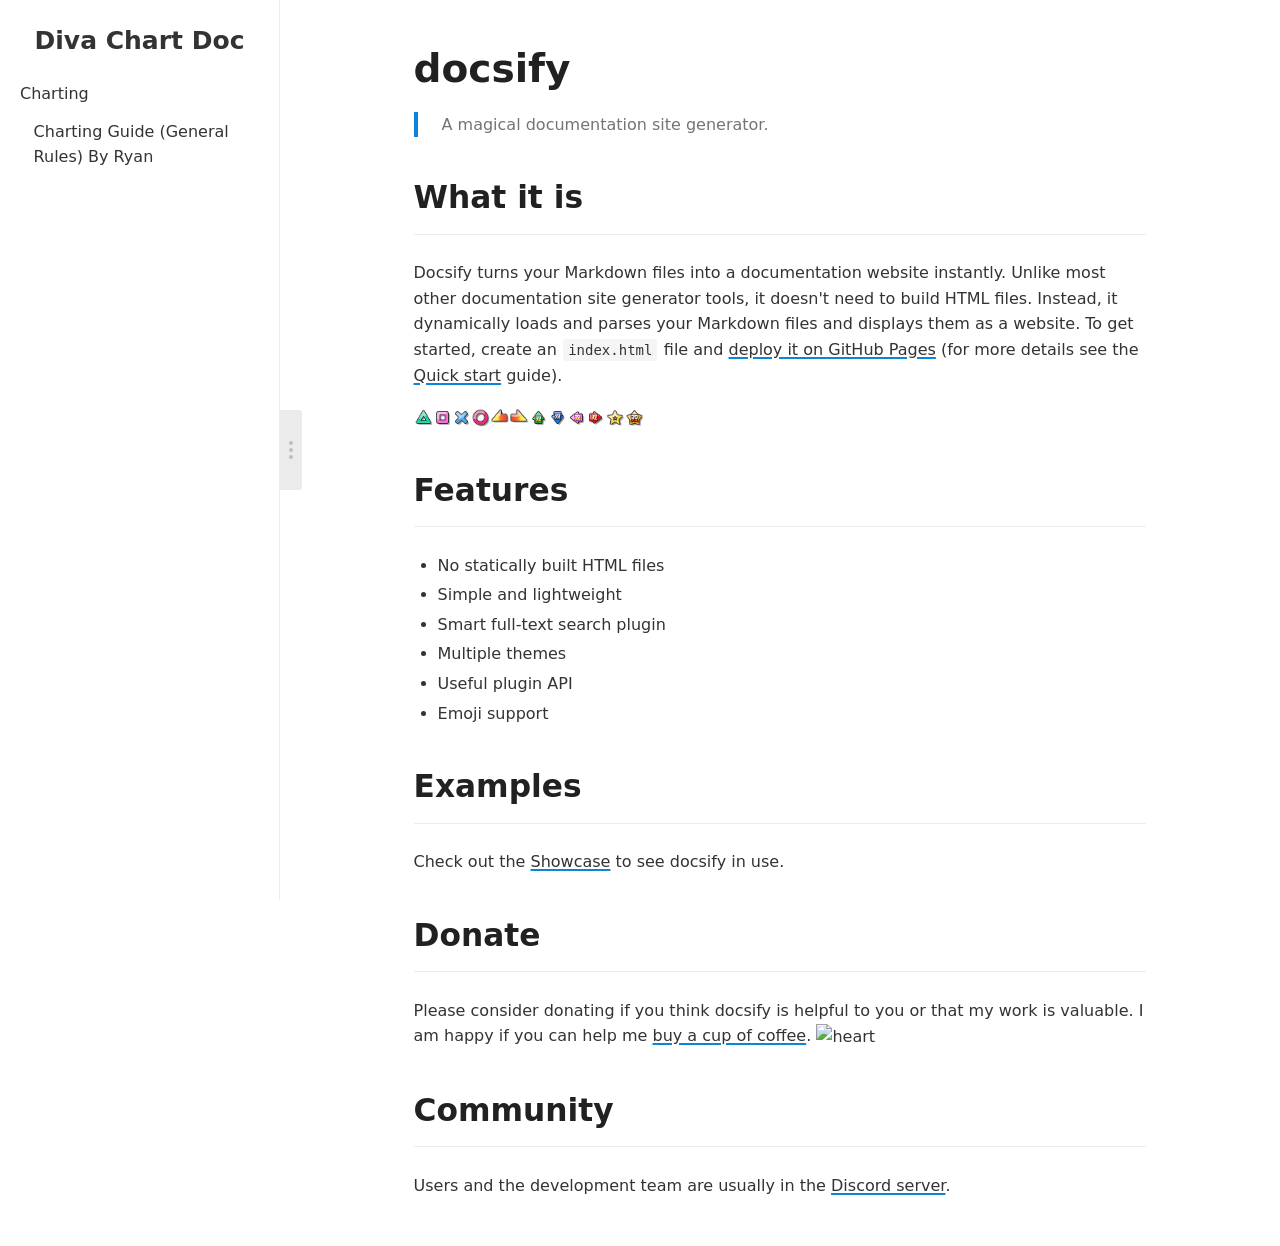
==== index.html @ 8f3cbcea "Add files via upload" ====
<!doctype html>
<html>
  <head>
    <meta charset="utf-8">
    <meta name="viewport" content="width=device-width, initial-scale=1, viewport-fit=cover">

    <!-- Core Theme -->
    <link rel="stylesheet" href="docsify/themes/core.min.css">
  </head>
  <body class="loading">
    <div id="app"></div>

    <!-- Configuration -->
    <script>
      window.$docsify = {
        name:"Diva Chart Doc",
        loadSidebar: true,
        autoHeader: true,
        subMaxLevel: 2,
        basePath: '/docs/',
        //...
      };
    </script>

    <!-- Docsify.js -->
    <script src="docsify/docsify.min.js"></script>

    <!-- Plugins (optional) -->
     <script src="docsify/plugins/zoom-image.min.js"></script>
    <!-- <script src="//cdn.jsdelivr.net/npm/docsify@5/dist/plugins/search.min.js"></script> -->
  </body>
</html>
---- docsify/themes/core.min.css ----
:root{--color-bg:#fff;--color-text:#333;--theme-color:#0b85d7;--color-mono-min:var(--color-bg);--color-mono-1:color-mix(in srgb,var(--color-mono-min),var(--color-mono-max) 5%);--color-mono-2:color-mix(in srgb,var(--color-mono-min),var(--color-mono-max) 10%);--color-mono-3:color-mix(in srgb,var(--color-mono-min),var(--color-mono-max) 20%);--color-mono-4:color-mix(in srgb,var(--color-mono-min),var(--color-mono-max) 32%);--color-mono-5:color-mix(in srgb,var(--color-mono-max),var(--color-mono-min) 50%);--color-mono-6:color-mix(in srgb,var(--color-mono-max),var(--color-mono-min) 32%);--color-mono-7:color-mix(in srgb,var(--color-mono-max),var(--color-mono-min) 20%);--color-mono-8:color-mix(in srgb,var(--color-mono-max),var(--color-mono-min) 10%);--color-mono-9:color-mix(in srgb,var(--color-mono-max),var(--color-mono-min) 5%);--color-mono-max:var(--color-text);--theme-color-1:color-mix(in srgb,var(--theme-color),var(--color-mono-min) 90%);--theme-color-2:color-mix(in srgb,var(--theme-color),var(--color-mono-min) 75%);--theme-color-3:color-mix(in srgb,var(--theme-color),var(--color-mono-min) 55%);--theme-color-4:color-mix(in srgb,var(--theme-color),var(--color-mono-min) 30%);--theme-color-5:color-mix(in srgb,var(--theme-color),var(--color-mono-max) 30%);--theme-color-6:color-mix(in srgb,var(--theme-color),var(--color-mono-max) 55%);--theme-color-7:color-mix(in srgb,var(--theme-color),var(--color-mono-max) 75%);--theme-color-8:color-mix(in srgb,var(--theme-color),var(--color-mono-max) 90%);--font-family:system-ui,sans-serif;--font-family-emoji:"Apple Color Emoji","Segoe UI Emoji","Segoe UI Symbol","Noto Color Emoji";--font-family-mono:ui-monospace,"Cascadia Code","Source Code Pro",Menlo,Consolas,"DejaVu Sans Mono",monospace;--font-size:16px;--font-size-xxxl:calc(var(--font-size-xxl)*var(--modular-scale));--font-size-xxl:calc(var(--font-size-xl)*var(--modular-scale));--font-size-xl:calc(var(--font-size-l)*var(--modular-scale));--font-size-l:calc(1rem*var(--modular-scale));--font-size-m:var(--font-size);--font-size-s:max(13px,calc(var(--font-size-m)/var(--modular-scale)));--font-size-xs:max(11px,calc(var(--font-size-s)/var(--modular-scale)));--font-size-emoji:1.2em;--font-size-mono:0.875rem;--font-weight:350;--font-weight-mono:var(--font-weight);--line-height:1.6;--modular-scale:1.250;--border-color:var(--color-mono-2);--border-radius:3px;--duration-slow:500ms;--duration-medium:250ms;--duration-fast:150ms;--margin-block:1rem;--scroll-padding-top:var(--margin-block);--content-margin-inline:45px;--content-max-width:72ch;--cover-bg:unset;--cover-bg-brightness:1;--cover-bg-overlay:radial-gradient(transparent 60%,rgba(0,0,0,.1));--cover-color: ;--cover-title-color:var(--strong-color);--cover-title-font:var(--font-size-xxxl) var(--font-family);--blockquote-bg: ;--blockquote-border-color:var(--theme-color);--blockquote-border-radius:0;--blockquote-border-width:0 0 0 4px;--blockquote-color:var(--color-mono-6);--blockquote-padding:0 0 0 1.5em;--button-bg:var(--theme-color);--button-border-radius:100vh;--button-color:#fff;--button-padding:0.3em 1.25em 0.315em 1.25em;--callout-bg:var(--color-mono-1);--callout-border-color: ;--callout-border-radius:var(--border-radius);--callout-border-width:1px;--callout-charm-bg: ;--callout-charm-border-radius:100vh;--callout-charm-color:#fff;--callout-charm-content:"";--callout-charm-font-size:16px;--callout-charm-inset:1em auto auto 15px;--callout-charm-size:26px;--callout-charm-translate:0;--callout-color: ;--callout-padding:1em 1em 1em calc(25px + var(--callout-charm-size));--code-bg:var(--color-mono-1);--code-color: ;--codeblock-bg:var(--code-bg);--codeblock-color:var(--code-color);--codeblock-comment:#6e8090;--codeblock-function:#dd4a68;--codeblock-important:#c94922;--codeblock-keyword:#07a;--codeblock-operator:#a67f59;--codeblock-property:#c08b30;--codeblock-punctuation:#999;--codeblock-selector:#690;--codeblock-tag:#905;--codeblock-variable:#e90;--form-element-bg:var(--color-mono-1);--form-element-border-color:var(--color-mono-3);--form-element-border-radius:var(--border-radius);--form-element-color: ;--heading-color:var(--strong-color);--heading-font-weight:600;--heading-line-height:calc(2ex + 5px);--kbd-bg:var(--color-mono-1);--kbd-border:1px solid var(--color-mono-3);--kbd-border-radius:4px;--kbd-color:var(--color-mono-5);--kbd-alt-bg:var(--color-mono-1);--kbd-alt-border:none;--kbd-alt-border-radius:var(--kbd-border-radius);--kbd-alt-box-shadow:0 2px 0 1px var(--color-mono-3);--kbd-alt-color:var(--kbd-color);--link-color: ;--link-color-hover:var(--theme-color);--link-underline-color:var(--theme-color);--link-underline-color-hover:var(--link-underline-color);--link-underline-thickness:2px;--link-underline-thickness-hover:var(--link-underline-thickness);--mark-bg:#fef08a;--mark-color: ;--strong-color:color-mix(in srgb,var(--color-text),#000 35%);--strong-font-weight:600;--table-row-alt-bg:var(--color-mono-1);--navbar-font-size:var(--font-size);--navbar-height:4em;--navbar-link-color: ;--navbar-link-color-active:var(--theme-color);--navbar-drop-link-spacing:0.5em;--sidebar-bg:var(--color-bg);--sidebar-border-color:var(--border-color);--sidebar-color: ;--sidebar-font-size:var(--font-size);--sidebar-group-border: ;--sidebar-group-spacing: ;--sidebar-group-title-border: ;--sidebar-group-title-color:var(--strong-color);--sidebar-group-title-font-size: ;--sidebar-group-title-font-weight:var(--strong-font-weight);--sidebar-group-title-spacing: ;--sidebar-link-color:var(--color-text);--sidebar-link-color-active:var(--theme-color);--sidebar-link-spacing:0.75em;--sidebar-name-color:var(--strong-color);--sidebar-name-font-family:var(--font-family);--sidebar-name-font-size:var(--font-size-xl);--sidebar-name-font-weight:var(--strong-font-weight);--sidebar-name-margin:1.5rem 20px;--sidebar-pagelink-bg: ;--sidebar-pagelink-bg-collapsed: ;--sidebar-pagelink-bg-empty: ;--sidebar-pagelink-bg-expanded: ;--sidebar-toggle-alignment:center;--sidebar-toggle-bg:var(--color-mono-2);--sidebar-toggle-bg-hover:var(--button-bg);--sidebar-toggle-color:var(--color-mono-4);--sidebar-toggle-color-hover:var(--button-color);--sidebar-toggle-height:80px;--sidebar-toggle-margin-block:20px;--sidebar-toggle-width:22px;--sidebar-width:280px}.callout.caution{--callout-bg:#fef2f2;--callout-border-color:#fecaca;--callout-charm-bg:#ef4444 center no-repeat url('data:image/svg+xml;charset=utf-8,<svg xmlns="http://www.w3.org/2000/svg" width="13" height="13" fill="%23fff" viewBox="0 0 16 16"><path d="M10 14c0 1.1-.9 2-2 2s-2-.9-2-2 .9-2 2-2 2 .9 2 2M10 1.6c0-.4-.2-.7-.4-.9C9.2.3 8.6 0 8 0S6.8.2 6.5.6c-.3.3-.5.6-.5 1v.3l.8 7.7c.1.3.2.5.4.6.2.2.5.3.8.3s.6-.1.8-.2c.2-.2.3-.4.4-.7l.8-7.7z"/></svg>')}.callout.important{--callout-bg:#f5f3ff;--callout-border-color:#ddd6fe;--callout-charm-bg:#8b5cf6 center no-repeat url('data:image/svg+xml;charset=utf-8,<svg xmlns="http://www.w3.org/2000/svg" width="16" height="16" fill="%23fff" viewBox="0 0 16 16"><path d="M8 .25a.75.75 0 0 1 .673.418l1.882 3.815 4.21.612a.75.75 0 0 1 .416 1.279l-3.046 2.97.719 4.192a.751.751 0 0 1-1.088.791L8 12.347l-3.766 1.98a.75.75 0 0 1-1.088-.79l.72-4.194L.818 6.374a.75.75 0 0 1 .416-1.28l4.21-.611L7.327.668A.75.75 0 0 1 8 .25m0 2.445L6.615 5.5a.75.75 0 0 1-.564.41l-3.097.45 2.24 2.184a.75.75 0 0 1 .216.664l-.528 3.084 2.769-1.456a.75.75 0 0 1 .698 0l2.77 1.456-.53-3.084a.75.75 0 0 1 .216-.664l2.24-2.183-3.096-.45a.75.75 0 0 1-.564-.41z"/></svg>')}.callout.note{--callout-bg:var(--theme-color-1);--callout-border-color:var(--theme-color-2);--callout-charm-bg:var(--theme-color) center no-repeat url('data:image/svg+xml;charset=utf-8,<svg xmlns="http://www.w3.org/2000/svg" width="14" height="14" fill="%23fff" viewBox="0 0 16 16"><path d="M9.1 0c1.1 0 1.6.7 1.6 1.6 0 1-.9 2-2.1 2C7.6 3.6 7 3 7 2c0-.9.7-2 2.1-2M5.8 16c-.8 0-1.4-.5-.8-2.8l.9-4.1q.3-.9 0-.9c-.2 0-1.3.4-2 .9l-.4-.7c2.1-1.8 4.4-2.8 5.4-2.8.9 0 1 1 .6 2.6l-1.1 4.3c-.2.7-.1 1 .1 1s1.1-.3 1.9-1l.5.7c-2 2-4.2 2.8-5.1 2.8"/></svg>')}.callout.tip{--callout-bg:#f0fdfa;--callout-border-color:#99f6e4;--callout-charm-bg:#14b8a6 center no-repeat url('data:image/svg+xml;charset=utf-8,<svg xmlns="http://www.w3.org/2000/svg" width="14" height="14" fill="%23fff" viewBox="0 0 16 16"><path d="M8 1.5c-2.363 0-4 1.69-4 3.75 0 .984.424 1.625.984 2.304l.214.253c.223.264.47.556.673.848.284.411.537.896.621 1.49a.75.75 0 0 1-1.484.211c-.04-.282-.163-.547-.37-.847a9 9 0 0 0-.542-.68q-.126-.149-.268-.32C3.201 7.75 2.5 6.766 2.5 5.25 2.5 2.31 4.863 0 8 0s5.5 2.31 5.5 5.25c0 1.516-.701 2.5-1.328 3.259q-.142.172-.268.319c-.207.245-.383.453-.541.681-.208.3-.33.565-.37.847a.751.751 0 0 1-1.485-.212c.084-.593.337-1.078.621-1.489.203-.292.45-.584.673-.848q.113-.133.213-.253c.561-.679.985-1.32.985-2.304 0-2.06-1.637-3.75-4-3.75M5.75 12h4.5a.75.75 0 0 1 0 1.5h-4.5a.75.75 0 0 1 0-1.5M6 15.25a.75.75 0 0 1 .75-.75h2.5a.75.75 0 0 1 0 1.5h-2.5a.75.75 0 0 1-.75-.75"/></svg>')}.callout.warning{--callout-bg:#fffbeb;--callout-border-color:#fde68a;--callout-charm-bg:#fcd34d center no-repeat url('data:image/svg+xml;charset=utf-8,<svg xmlns="http://www.w3.org/2000/svg" width="13" height="13" fill="%23a16207" viewBox="0 0 16 16"><path d="M10 14c0 1.1-.9 2-2 2s-2-.9-2-2 .9-2 2-2 2 .9 2 2M10 1.6c0-.4-.2-.7-.4-.9C9.2.3 8.6 0 8 0S6.8.2 6.5.6c-.3.3-.5.6-.5 1v.3l.8 7.7c.1.3.2.5.4.6.2.2.5.3.8.3s.6-.1.8-.2c.2-.2.3-.4.4-.7l.8-7.7z"/></svg>')}:root{--z-skip-to-content:2147483647;--z-progress:2147483637;--z-sidebar:60;--z-sidebar-toggle:50;--z-main-overlay:40;--z-github-corner:30;--z-app-nav:20;--z-cover:10}*,:after,:before{border:0;box-sizing:border-box;font:inherit;-webkit-text-size-adjust:none;text-size-adjust:none}body,html{height:100vh}html{background:var(--color-bg);color:var(--color-text);font-family:var(--font-family);font-feature-settings:"liga" 1,"calt" 1;font-optical-sizing:auto;font-size:var(--font-size);font-weight:var(--font-weight);line-height:var(--line-height);scroll-padding-top:var(--scroll-padding-top)}body{margin:0;overflow-x:hidden}body:not(.ready){overflow:hidden}body:not(.ready) .app-nav,body:not(.ready) [data-cloak],body:not(.ready)>nav{display:none}body.loading:before{position:fixed}body.loading:has(:where(#main,.cover-main):not(:empty)):before{display:none}[tabindex="-1"]:focus{outline:none!important}small,sub,sup{display:inline-block;font-size:var(--font-size-s)}a{color:var(--link-color)}a:not(.button){text-decoration-color:var(--link-underline-color);text-decoration-line:underline;text-decoration-style:solid;text-decoration-thickness:var(--link-underline-thickness);text-underline-offset:2px}a:not(.button):hover{color:var(--link-color-hover);text-decoration-color:var(--link-underline-color-hover);text-decoration-thickness:var(--link-underline-thickness-hover)}h1,h2,h3,h4,h5,h6{line-height:var(--heading-line-height);margin:0}hr{border:none;border-bottom:1px solid var(--border-color);margin-block:1em}ins{text-decoration:underline}kbd{background:var(--kbd-bg);border:var(--kbd-border);border-radius:var(--kbd-border-radius);color:var(--kbd-color);display:inline-block;font-size:var(--font-size-s);line-height:1;min-width:2em;padding:.3em .5em;text-align:center;white-space:nowrap}mark{background:var(--mark-bg);border-radius:1px;color:var(--mark-color);padding-inline:1px}strong{color:var(--strong-color);font-weight:var(--strong-font-weight)}summary{cursor:pointer}summary>*{display:inline}:disabled{cursor:not-allowed}a.button,button[type],input.button,input:is([type=button],[type=reset],[type=submit]){background:var(--color-mono-2);border:2px solid var(--color-mono-2);box-shadow:0 0 0 3px transparent;color:var(--color-text);cursor:pointer;display:inline-block;margin-block:.35em;transition:outline-color var(--duration-fast);vertical-align:middle}:is(a.button,button[type],input.button,input:is([type=button],[type=reset],[type=submit])):not(:focus-visible){outline-color:transparent}:is(a.button,button[type],input.button,input:is([type=button],[type=reset],[type=submit])):hover{outline:3px solid var(--theme-color-3);outline-offset:1px}:is(a.button,button[type],input.button,input:is([type=button],[type=reset],[type=submit]))+:is(a.button,button[type],input.button,input:is([type=button],[type=reset],[type=submit])){margin-left:.25em}.primary:is(a.button,button[type],input.button,input:is([type=button],[type=reset],[type=submit])),.secondary:is(a.button,button[type],input.button,input:is([type=button],[type=reset],[type=submit])){border-color:var(--button-bg)}.primary:is(a.button,button[type],input.button,input:is([type=button],[type=reset],[type=submit])){background:var(--button-bg);color:var(--button-color)}.secondary:is(a.button,button[type],input.button,input:is([type=button],[type=reset],[type=submit])){background:transparent;color:var(--button-bg)}a.button,button[type],input:where([type=button],[type=reset],[type=submit]){border-radius:var(--button-border-radius);padding:var(--button-padding);text-decoration:none}:is(button[type],input.button,input:where([type=button],[type=reset],[type=submit])):disabled{filter:grayscale(100%);opacity:.6;pointer-events:none}button:not([type]){color:inherit}.emoji:where(img){height:1.2em;vertical-align:middle}.emoji:where(span){font-family:var(--font-family-emoji);font-size:var(--font-size-emoji);vertical-align:middle}:is(fieldset,input:not([type=checkbox]),optgroup,option,select,textarea):disabled{opacity:.6}fieldset,input,select,textarea{border-radius:var(--form-element-border-radius);max-width:100%}input,select,textarea{background:var(--form-element-bg);border:1px solid var(--form-element-border-color);color:var(--form-element-color);padding:.25em .5em}input,label,select{vertical-align:middle}fieldset{border:1px solid var(--color-mono-2);padding:1em}fieldset>:first-child,fieldset>legend+*{margin-top:0}fieldset>:last-child{margin-bottom:0}input:where([type=checkbox],[type=radio]){--_size:1.1em;appearance:none;display:inline-block;height:var(--_size);margin:0;padding:0;position:relative;top:-.1em;width:var(--_size)}input.toggle:where([type=checkbox],[type=radio]){--_inset:2px;--_handle-size:calc(var(--_size) - var(--_inset)*2);border-radius:100vh;height:calc(var(--_size) + 2px);width:calc(var(--_size)*1.9)}input.toggle:where([type=checkbox],[type=radio]):after,input.toggle:where([type=checkbox],[type=radio]):before{all:unset}input.toggle:where([type=checkbox],[type=radio]):before{background:var(--color-mono-3);border-radius:100vh;content:"";display:inline-block;height:var(--_handle-size);left:var(--_inset);position:absolute;top:var(--_inset);transition:all var(--duration-fast);width:var(--_handle-size)}input.toggle:where([type=checkbox],[type=radio]):checked{background:var(--theme-color);border-color:var(--theme-color)}input.toggle:where([type=checkbox],[type=radio]):checked:before{background:var(--color-bg);left:calc(100% - var(--_handle-size) - var(--_inset))}label input:where([type=checkbox],[type=radio]){margin-right:.25em}input:where([type=checkbox]):not(.toggle){border-radius:min(var(--form-element-border-radius),3px)}input:where([type=checkbox]):not(.toggle):before{border-bottom:2px solid transparent;border-right:2px solid transparent;content:"";display:inline-block;height:.7em;left:50%;position:absolute;rotate:40deg;top:43%;translate:-50% -50%;width:.4em}input:where([type=checkbox]):not(.toggle):checked{background:var(--theme-color);border-color:var(--theme-color)}input:where([type=checkbox]):not(.toggle):checked:before{border-color:var(--color-bg)}input:where([type=radio]):not(.toggle){border-radius:100vh}input:where([type=radio]):not(.toggle):checked{border-color:var(--theme-color);box-shadow:inset 0 0 0 .25em var(--theme-color)}label{display:inline-block}select{appearance:none;background-image:url("data:image/svg+xml;charset=utf-8,%3Csvg xmlns='http://www.w3.org/2000/svg' viewBox='0 0 4.95 10'%3E%3Cpath d='m1.41 4.67 1.07-1.49 1.06 1.49zM3.54 5.33 2.48 6.82 1.41 5.33z' opacity='.5'/%3E%3C/svg%3E");background-position:right 2px center;background-repeat:no-repeat;font-weight:400;padding-right:20px}@media screen and (prefers-color-scheme:dark){select{background-image:url("data:image/svg+xml;charset=utf-8,%3Csvg xmlns='http://www.w3.org/2000/svg' viewBox='0 0 4.95 10'%3E%3Cpath fill='%23fff' d='m1.41 4.67 1.07-1.49 1.06 1.49zM3.54 5.33 2.48 6.82 1.41 5.33z' opacity='.4'/%3E%3C/svg%3E")}}body>.progress{background:var(--theme-color);height:2px;inset:0 0 auto 0;position:fixed;transition:width var(--duration-medium) ease,opacity calc(var(--duration-medium)*2);width:0;z-index:var(--z-progress)}main{display:block;min-height:100vh;position:relative;width:100vw}main:before{background:transparent;bottom:0;content:"";position:fixed;top:0;transition:width 0s var(--duration-medium),background var(--duration-medium);width:0;z-index:var(--z-main-overlay)}main.hidden{display:none}main>.content{inset:0;position:absolute;transition:left var(--duration-medium) ease}body:has(.sidebar.show) :is(main>.content){left:var(--sidebar-width)}body:not:has(.sidebar) :is(main>.content){position:static}.github-corner{border-bottom:0;position:absolute;right:0;text-decoration:none;top:0;z-index:var(--z-github-corner)}.github-corner:hover .octo-arm{animation:github-corner .56s ease-in-out}.github-corner svg{color:var(--color-bg);height:var(--navbar-height);width:var(--navbar-height);fill:var(--theme-color)}@keyframes github-corner{0%,to{rotate:0}20%,60%{rotate:-25deg}40%,80%{rotate:10deg}}.loading:empty,.loading:not(:empty):before{--_gradient:no-repeat radial-gradient(farthest-side,var(--theme-color) 92%,#0000);animation:loading 1s infinite;aspect-ratio:1;background:var(--_gradient) top,var(--_gradient) left,var(--_gradient) right,var(--_gradient) bottom;background-size:10px 10px;content:"";display:block;width:36px}.loading:not(:empty):before{left:50%;position:absolute;top:50%;translate:-50% -50%;z-index:1}@keyframes loading{to{rotate:.5turn}}#app{align-items:center;display:flex;gap:.75em;height:100vh;justify-content:center;padding-inline:50px}#skip-to-content{left:50%;opacity:0;position:fixed;top:0;transition-delay:var(--duration-medium),0s;transition-duration:0s,var(--duration-medium);transition-property:opacity,translate;transition-timing-function:ease;translate:-50% -100%;z-index:var(--z-skip-to-content)}#skip-to-content:focus{opacity:1;transition-delay:0s,0s;transition-duration:0s,var(--duration-medium);translate:-50% .75rem}.cover{align-items:center;background:var(--cover-bg);color:var(--cover-color);display:none;min-height:100vh;position:relative;width:100%;z-index:var(--z-cover)}.cover:before{-webkit-backdrop-filter:brightness(var(--cover-bg-brightness));backdrop-filter:brightness(var(--cover-bg-brightness));background:var(--cover-bg-overlay);content:"";inset:0 0 0 0;position:absolute}.cover.show{display:flex}.cover a:not(.anchor){text-decoration-color:var(--theme-color)}.cover blockquote{font-size:var(--font-size-xl);line-height:var(--heading-line-height);text-align:center}:is(.cover blockquote),:is(.cover blockquote)>p{margin-block:1rem}.cover h1{color:var(--cover-title-color);font:var(--cover-title-font);position:relative}:is(:is(.cover h1) a),:is(:is(.cover h1) a):hover{text-decoration-color:transparent}:is(.cover h1) a{color:var(--cover-title-color)}:is(.cover h1) small{bottom:0;font-weight:var(--font-weight);position:absolute}.cover ul{list-style-type:none;margin-bottom:1.5rem;padding:0}.cover-main{flex:1;margin:5vh var(--content-margin-inline);position:relative;text-align:center;z-index:1}.app-nav{align-items:center;display:flex;gap:1em;height:var(--navbar-height);justify-content:end;left:0;padding-inline:var(--content-margin-inline);position:absolute;right:0;top:0;transition:left var(--duration-medium) ease;z-index:var(--z-app-nav)}.app-nav:has(~.github-corner){padding-inline-end:calc(var(--navbar-height) + 1em)}body:where(:has(.sidebar.show)) .app-nav{left:var(--sidebar-width)}.app-nav a{color:var(--navbar-link-color);text-decoration-color:transparent}:is(.app-nav a):hover{text-decoration-color:var(--navbar-link-color-active);translate:0}.active :is(.app-nav a){color:var(--navbar-link-color-active)}.app-nav ul{list-style:none;margin:0;padding:0}.app-nav>ul{display:flex;flex-wrap:wrap;gap:0 1em;justify-content:end}.app-nav li{cursor:pointer;display:inline-block;position:relative;white-space:nowrap}:is(.app-nav li) ul{background:var(--color-bg);border:1px solid var(--border-color);border-radius:var(--border-radius);max-height:calc(100vh - 61px);overflow-y:auto;padding:1em;position:absolute;right:50%;top:-9999vh;translate:50% 0;z-index:1}li:last-child :is(:is(.app-nav li) ul){right:calc(0px - var(--content-margin-inline)/2);translate:0}:is(.app-nav li) li{display:block;margin-block:var(--navbar-drop-link-spacing)}:is(:is(.app-nav li) li):first-child{margin-top:0}:is(:is(.app-nav li) li):last-child{margin-bottom:0}:is(:is(.app-nav li) li) a{align-items:center;display:flex;gap:.25em;margin:0}:is(:is(:is(.app-nav li) li) a):hover{color:var(--navbar-link-color-active)}:is(:is(.app-nav li):focus-within,:is(.app-nav li):hover) ul{top:100%}.app-nav p{margin:0}.app-nav>:where(a,p),.app-nav>ul>li>:where(a,p){white-space:nowrap}.app-nav-merged{display:none}:root{--_sidebar-inset:20px;--_sidebar-list-inset:0.85em;--_sidebar-scrollbar-width:10px}@supports (scrollbar-width:auto){:root{--_sidebar-scrollbar-width:4px}}:is(.app-nav-merged,.sidebar-nav)>*{margin-inline:var(--_sidebar-inset)}:is(:is(.app-nav-merged,.sidebar-nav)>*):first-child{margin-top:0}:is(.app-nav-merged,.sidebar-nav)>hr{margin-inline:0}:is(.app-nav-merged,.sidebar-nav) ul{list-style:none;margin:0;padding:0}:is(:is(.app-nav-merged,.sidebar-nav)>ul)>*{margin-left:var(--_sidebar-inset)}:is(:is(.app-nav-merged,.sidebar-nav)>ul) ul{padding-left:var(--_sidebar-list-inset)}.group:is(:is(:is(.app-nav-merged,.sidebar-nav)>ul)>li){border-top:var(--sidebar-group-border);padding-top:var(--sidebar-group-spacing)}.group:is(:is(:is(.app-nav-merged,.sidebar-nav)>ul)>li):has(+:not(.group)),.group:is(:is(:is(.app-nav-merged,.sidebar-nav)>ul)>li):last-child{border-bottom:var(--sidebar-group-border)}:is(.app-nav-merged,.sidebar-nav) li{margin-block:var(--sidebar-link-spacing)}:is(:is(.app-nav-merged,.sidebar-nav) li)>p{margin:0}.group-title:is(:is(:is(.app-nav-merged,.sidebar-nav) li)>p){border-bottom:var(--sidebar-group-title-border);color:var(--sidebar-group-title-color);font-size:var(--sidebar-group-title-font-size);font-weight:var(--sidebar-group-title-font-weight);margin-bottom:var(--sidebar-group-title-spacing);margin-right:var(--_sidebar-inset);padding-bottom:var(--sidebar-group-title-spacing)}:is(:is(.app-nav-merged,.sidebar-nav) li) a{display:block;overflow:hidden;padding-right:var(--_sidebar-inset)}:is(:is(:is(.app-nav-merged,.sidebar-nav) li) a):has(img,svg){align-items:center;display:flex;gap:.25em}.active:is(:is(.app-nav-merged,.sidebar-nav) li)>a{color:var(--sidebar-link-color-active)}.collapse:is(:is(.app-nav-merged,.sidebar-nav) li)>:not(a){display:none}.sidebar{background:var(--sidebar-bg);border-right:1px solid var(--sidebar-border-color);bottom:0;color:var(--sidebar-color);font-size:var(--sidebar-font-size);left:0;overscroll-behavior:contain;position:absolute;top:0;transition:translate var(--duration-medium) ease,visibility var(--duration-medium);translate:calc(0px - var(--sidebar-width));visibility:hidden;width:var(--sidebar-width);z-index:var(--z-sidebar)}@supports (scrollbar-width:auto){.sidebar::-webkit-scrollbar{width:var(--_sidebar-scrollbar-width)}.sidebar::-webkit-scrollbar-thumb{background:transparent;border-radius:var(--_sidebar-scrollbar-width)}.sidebar:hover::-webkit-scrollbar-thumb{background:hsla(0,0%,53%,.4)}.sidebar:hover::-webkit-scrollbar-track{background:hsla(0,0%,53%,.1)}}.sidebar a[href]{color:var(--sidebar-link-color);text-decoration-color:transparent}:is(.sidebar a[href]):hover{text-decoration-color:var(--sidebar-link-color-active);translate:0}.sidebar .app-name{color:var(--sidebar-name-color);font-family:var(--sidebar-name-font-family);font-size:var(--sidebar-name-font-size);font-weight:var(--sidebar-name-font-weight);margin:var(--sidebar-name-margin);text-align:center}:is(.sidebar a.app-name-link) img{display:block;max-width:100%}:is(.sidebar a.app-name-link):hover{color:var(--sidebar-link-color-active);text-decoration-color:transparent}body:has(.sidebar.show) .sidebar{translate:0;visibility:visible}body.sticky .sidebar{overflow-y:auto;position:fixed}:is(.sidebar-nav li) a.page-link{background:var(--sidebar-pagelink-bg);border-radius:var(--border-radius)}.active>:is(:is(.sidebar-nav li) a.page-link),:has(.active)>:is(:is(.sidebar-nav li) a.page-link){background:var(--sidebar-pagelink-bg-expanded)}:is(.active>:is(:is(.sidebar-nav li) a.page-link),:has(.active)>:is(:is(.sidebar-nav li) a.page-link)):only-child{background:var(--sidebar-pagelink-bg-empty)}.collapse>:is(:is(.sidebar-nav li) a.page-link){background:var(--sidebar-pagelink-bg-collapsed)}.sidebar-toggle{align-items:var(--sidebar-toggle-alignment);background:transparent;border:0;bottom:0;cursor:pointer;display:flex;justify-content:start;margin:0;padding:0;position:absolute;top:0;width:var(--sidebar-toggle-width);z-index:var(--z-sidebar-toggle);-webkit-tap-highlight-color:transparent;transition:background var(--duration-medium),translate var(--duration-medium) ease}@media screen and (any-hover){.sidebar-toggle:hover{background:color-mix(in srgb,var(--sidebar-toggle-bg-hover) 10%,transparent)}}body:where(:has(.sidebar.show)) .sidebar-toggle{transition:background 0s,translate var(--duration-medium) ease;translate:var(--sidebar-width)}body.sticky .sidebar-toggle{position:fixed}@media screen and not (any-hover){.sidebar-toggle{width:calc(var(--content-margin-inline) - 10px)}}.sidebar-toggle-button{align-items:center;background:var(--sidebar-toggle-bg);border-radius:0 var(--border-radius) var(--border-radius) 0;color:var(--sidebar-toggle-color);display:flex;flex-direction:column;height:var(--sidebar-toggle-height);justify-content:center;margin-block:var(--sidebar-toggle-margin-block);transition-duration:var(--duration-medium);transition-property:background,translate;width:var(--sidebar-toggle-width)}.sidebar-toggle-button span{--_size:4px;background:currentColor;border-radius:100vh;display:block;height:var(--_size);transition:background var(--duration-medium);width:var(--_size)}:is(.sidebar-toggle-button span):nth-child(2){margin-block:calc(var(--_size) - 1px)}@media screen and (any-hover){.sidebar-toggle-button:hover,body:where(:has(.sidebar-toggle:hover)) .sidebar-toggle-button{background:var(--sidebar-toggle-bg-hover);color:var(--sidebar-toggle-color-hover)}}.markdown-section{margin:var(--content-margin-inline) auto 0 auto;max-width:calc(100% - var(--content-margin-inline)*2);padding-bottom:2rem;position:relative;width:var(--content-max-width)}body:has(.app-nav) .markdown-section{margin-top:calc(var(--navbar-height) + var(--content-margin-inline)/2)}.markdown-section>:first-child{margin-top:0}.markdown-section blockquote,.markdown-section details,.markdown-section figure,.markdown-section form,.markdown-section iframe,.markdown-section ol,.markdown-section output,.markdown-section p,.markdown-section pre,.markdown-section table,.markdown-section ul{margin-block:var(--margin-block)}.anchor:is(.markdown-section a){color:inherit}.anchor:is(.markdown-section a):not(:hover){text-decoration-color:transparent}.anchor:is(.markdown-section a):hover{text-decoration-color:var(--link-underline-color-hover);translate:0 0 0}.markdown-section blockquote{background:var(--blockquote-bg);border:solid var(--blockquote-border-color);border-radius:var(--blockquote-border-radius);border-width:var(--blockquote-border-width);color:var(--blockquote-color);margin-inline:0;overflow:auto;padding:var(--blockquote-padding);position:relative}:is(.markdown-section blockquote)>:first-child{margin-top:0}:is(.markdown-section blockquote)>:last-child{margin-bottom:0}.markdown-section em{font-style:italic}.markdown-section hr{margin-block:2em}.markdown-section iframe{border:1px solid var(--color-mono-2);display:block;max-width:100%;width:100%}.markdown-section img{max-width:100%}.markdown-section kbd{margin-inline:.15em}.alt:is(.markdown-section kbd){background:var(--kbd-alt-bg);border:var(--kbd-alt-border);border-radius:var(--kbd-alt-border-radius);box-shadow:var(--kbd-alt-box-shadow);color:var(--kbd-alt-color);font-size:var(--font-size-m);padding:.5em}.markdown-section .callout{background:var(--callout-bg);border:solid var(--callout-border-color);border-radius:var(--callout-border-radius);border-width:var(--callout-border-width);color:var(--callout-color);margin-block:calc(var(--margin-block)*1.5);padding:var(--callout-padding);position:relative}:is(.markdown-section .callout):before{background:var(--callout-charm-bg);border-radius:var(--callout-charm-border-radius);color:var(--callout-charm-color);content:var(--callout-charm-content);font-size:var(--callout-charm-font-size);font-weight:var(--strong-font-weight);height:var(--callout-charm-size);inset:var(--callout-charm-inset);line-height:var(--callout-charm-size);position:absolute;text-align:center;translate:var(--callout-charm-translate);width:var(--callout-charm-size)}:is(.markdown-section .callout)>:first-child{margin-top:0}:is(.markdown-section .callout)>:last-child{margin-bottom:0}:is(.markdown-section .callout) code,:is(.markdown-section .callout) strong{color:inherit}:is(.markdown-section .callout) code{background:rgba(0,0,0,.05)}:is(.markdown-section .callout) pre:where([data-lang]){background:hsla(0,0%,100%,.4)}:is(.markdown-section .callout) .callout{margin-block:var(--margin-block)}.markdown-section code,.markdown-section output,.markdown-section pre{border-radius:var(--border-radius)}.markdown-section code,.markdown-section pre,.markdown-section samp{font-family:var(--font-family-mono);font-size:var(--font-size-mono)}.markdown-section output,.markdown-section pre[data-lang]{position:relative}:is(.markdown-section output,.markdown-section pre[data-lang]):after{color:inherit;content:attr(data-lang);font-family:var(--font-family);font-size:var(--font-size-xs);letter-spacing:.02em;line-height:1;opacity:.5;position:absolute;right:.5rem;top:.5rem}.markdown-section :not(pre)>code,.markdown-section samp{overflow-wrap:break-word;white-space:pre-wrap}.markdown-section code{background:var(--code-bg);color:var(--code-color);margin:0 .1em;padding:.2em .35em}:is(.markdown-section code) .token{left:auto;position:relative}.markdown-section output{border:1px solid var(--color-mono-2);display:block;padding:1.7rem 1.4rem 1.4rem}:is(.markdown-section output)>:first-child{margin-top:0}:is(.markdown-section output)>:last-child{margin-bottom:0}.markdown-section pre[data-lang]{border-radius:var(--border-radius)!important;font-family:var(--font-family-mono)!important;font-size:var(--font-size-mono)!important;line-height:inherit!important;padding:0!important;tab-size:2!important;text-align:left;white-space:pre;word-spacing:normal;word-wrap:normal;hyphens:none;word-break:normal}:is(.markdown-section pre[data-lang]):only-child{margin:0}:is(.markdown-section pre[data-lang])>code{background:transparent;color:inherit;display:block;font-size:inherit;margin:0!important;overflow:auto;padding:0!important;padding-block:1.5rem!important;padding-inline:1.5rem!important;white-space:inherit}.markdown-section samp{font-weight:var(--strong-font-weight)}:is(.markdown-section samp) .token{left:auto;position:relative}.markdown-section :where(h1,h2,h3,h4,h5,h6){color:var(--heading-color);font-weight:var(--heading-font-weight);margin:2rem 0 .5em}[id]:is(.markdown-section :where(h1,h2,h3,h4,h5,h6)) a{overflow-x:clip;overflow-y:visible;text-overflow:ellipsis}.markdown-section h1,.markdown-section h2{margin-top:2.5rem}.markdown-section :is(h1,h2,h3,h4,h5,h6)+*{margin-top:0}.markdown-section h1{font-size:var(--font-size-xxxl)}:is(.markdown-section h1):first-of-type{margin-top:0}.markdown-section h2{--_spacing:0.5em;border-bottom:1px solid var(--border-color);font-size:var(--font-size-xxl);margin-bottom:calc(var(--_spacing) + var(--heading-line-height) - var(--font-size-xxl));padding-bottom:var(--_spacing)}.markdown-section h3{font-size:var(--font-size-xl)}.markdown-section h4{font-size:var(--font-size-l)}.markdown-section h5{font-size:var(--font-size-m)}:is(.markdown-section h6),:is(.markdown-section h6)+:not(h1,h2,h3,h4,h5){font-size:var(--font-size-s)}.markdown-section ol,.markdown-section ul{margin:0;padding-inline-start:1.5em}:is(.markdown-section ol,.markdown-section ul) :is(.markdown-section ol,.markdown-section ul){margin-top:.25em}:is(.markdown-section li):not(:last-child){margin-bottom:.25em}.markdown-section ul.task-list{--_checkbox-margin:0.2em;--_checkbox-offset:1.6em;padding-inline-start:.6em}:is(.markdown-section ul.task-list) input[type=checkbox]{margin-left:calc(0px - var(--_checkbox-offset));margin-right:var(--_checkbox-margin);margin-top:-.15em}:is(.markdown-section ul.task-list) li{list-style-type:none;margin-bottom:var(--_checkbox-margin);margin-left:var(--_checkbox-offset);margin-top:var(--_checkbox-margin);position:relative}:is(:is(.markdown-section ul.task-list) li):has(.task-list):before{border-left:1px solid var(--color-mono-2);bottom:0;content:"";left:-1em;position:absolute;top:1em;z-index:-1}:is(.markdown-section ul.task-list) ul.task-list{padding-inline-start:1.5em}:is(:is(.markdown-section ul.task-list) ul.task-list) li{margin-left:var(--_checkbox-margin)}:is(:is(:is(.markdown-section ul.task-list) ul.task-list)>li):after{border-left:none;border-top:1px solid var(--color-mono-2);content:"";left:-2.7em;position:absolute;top:.9em;width:1.25em;z-index:-1}:is(:is(:is(.markdown-section ul.task-list) ul.task-list)>li):last-child:after{background:var(--color-bg);bottom:0}.markdown-section td,.markdown-section th{border:1px solid var(--color-mono-2);padding:.25em .75em}.markdown-section table{border-collapse:collapse;border-spacing:0;display:block;overflow:auto;width:100%}.markdown-section thead{display:none;font-weight:var(--strong-font-weight);text-align:left}:is(.markdown-section thead):has(th:not(:empty)){display:table-header-group}.markdown-section th{font-weight:var(--strong-font-weight)}:is(.markdown-section th):not([align]){text-align:left}.markdown-section tr{border-top:1px solid var(--color-mono-2)}:is(.markdown-section tr):nth-child(2n){background:var(--table-row-alt-bg)}pre[data-lang]{background:var(--codeblock-bg);color:var(--codeblock-color)}.namespace{opacity:.7}.token.boolean,.token.constant,.token.deleted,.token.number,.token.property,.token.symbol,.token.tag{color:var(--codeblock-tag)}.token.attr-name,.token.builtin,.token.char,.token.inserted,.token.selector,.token.string{color:var(--codeblock-selector)}.language-css .token.string,.style .token.string,.token.entity,.token.operator,.token.url{color:var(--codeblock-operator)}.token.cdata,.token.comment,.token.doctype,.token.prolog{color:var(--codeblock-comment)}.token.atrule,.token.attr-value,.token.keyword{color:var(--codeblock-keyword)}.token.important,.token.regex,.token.variable{color:var(--codeblock-variable)}.token.bold,.token.important{font-weight:var(--strong-font-weight)}.token.entity{cursor:help}.token.function{color:var(--codeblock-function)}.token.important{color:var(--codeblock-important)}.token.italic{font-style:italic}.token.punctuation{color:var(--codeblock-punctuation)}[class*=clamp-]{overflow:hidden;text-overflow:ellipsis}[class*=clamp-]:not(.clamp-1){display:-webkit-box;-webkit-box-orient:vertical}.clamp-1{white-space:nowrap}.clamp-2{-webkit-line-clamp:2}.clamp-3{-webkit-line-clamp:3}.visually-hidden{clip-path:inset(50%);height:1px;overflow:hidden;position:absolute;white-space:nowrap;width:1px}:root{--_mobile-breakpoint:640px}@media (prefers-reduced-motion){:root{--duration-slow:0s;--duration-medium:0s;--duration-fast:0s}}@media print{.app-nav,.github-corner,.sidebar,.sidebar-toggle{display:none}}@media screen and (max-width:640px){.app-nav-merged{display:block}body:has(.sidebar.show) .app-nav,body:has(.sidebar.show) .github-corner{pointer-events:none}body:has(.sidebar.show) .app-nav{left:0}:is(body:has(.sidebar.show) main):before{background:rgba(0,0,0,.15);transition:width 0s,background var(--duration-medium);width:100%}body:has(.sidebar.show) .sidebar-toggle{width:calc(100% - var(--sidebar-width))}:is(body:has(.sidebar.show) .sidebar-toggle):hover{background:transparent}body:has(.sidebar.show) main>.content{left:0}body:has(.app-nav-merged) .app-nav{display:none}body:has(.app-nav-merged) .markdown-section{margin-top:var(--content-margin-inline)}}:root:has(body[class*=sidebar-chevron]){--sidebar-chevron-collapsed-color:var(--color-mono-3);--sidebar-chevron-expanded-color:var(--theme-color);--sidebar-pagelink-bg:no-repeat var(--_sidebar_pagelink-bg-left) calc(50% - 2.5px) /6px 5px linear-gradient(45deg,transparent 2.75px,var(--sidebar-chevron-collapsed-color) 2.75px 4.25px,transparent 4px),no-repeat var(--_sidebar_pagelink-bg-left) calc(50% + 2.5px) /6px 5px linear-gradient(135deg,transparent 2.75px,var(--sidebar-chevron-collapsed-color) 2.75px 4.25px,transparent 4px);--sidebar-pagelink-bg-collapsed:no-repeat var(--_sidebar_pagelink-bg-left) calc(50% - 2.5px) /6px 5px linear-gradient(45deg,transparent 2.75px,var(--sidebar-chevron-expanded-color) 2.75px 4.25px,transparent 4px),no-repeat var(--_sidebar_pagelink-bg-left) calc(50% + 2.5px) /6px 5px linear-gradient(135deg,transparent 2.75px,var(--sidebar-chevron-expanded-color) 2.75px 4.25px,transparent 4px);--sidebar-pagelink-bg-expanded:no-repeat calc(var(--_sidebar_pagelink-bg-left) - 2px) center /5px 6px linear-gradient(225deg,transparent 2.75px,var(--sidebar-chevron-expanded-color) 2.75px 4.25px,transparent 4.25px),no-repeat calc(var(--_sidebar_pagelink-bg-left) + 3px) center /5px 6px linear-gradient(135deg,transparent 2.75px,var(--sidebar-chevron-expanded-color) 2.75px 4.25px,transparent 4.25px);--sidebar-pagelink-bg-empty:no-repeat var(--_sidebar_pagelink-bg-left) center /7px 7px radial-gradient(circle,var(--sidebar-chevron-expanded-color) 0,var(--sidebar-chevron-expanded-color) 70%,transparent 71%)}body[class*=sidebar-chevron] .sidebar-nav a.page-link.no-chevron{background:none}:root:has(body.sidebar-chevron-left){--_sidebar_pagelink-bg-left:2px}body.sidebar-chevron-left .sidebar-nav{--_inset:18px}:is(:is(body.sidebar-chevron-left .sidebar-nav) li) a.page-link{padding-left:var(--_inset)}:is(:is(body.sidebar-chevron-left .sidebar-nav) li):has(>.page-link,>p>.page-link)>p>ul,:is(:is(body.sidebar-chevron-left .sidebar-nav) li):has(>.page-link,>p>.page-link)>ul{margin-left:calc(var(--_sidebar-list-inset) + var(--_inset));padding-left:0}:root:has(body.sidebar-chevron-right){--_sidebar_pagelink-bg-left:calc(100% - var(--_sidebar-inset))}:is(:is(body.sidebar-chevron-right .sidebar-nav) li) a{padding-right:calc(var(--_sidebar-inset) + 15px)}:root:has(body.sidebar-group-box){--sidebar-group-border:1px solid var(--sidebar-border-color);--sidebar-group-spacing:1em}:root:has(body.sidebar-group-underline){--sidebar-group-spacing:0.5em;--sidebar-group-title-border:1px solid var(--sidebar-border-color);--sidebar-group-title-spacing:0.35em}:is(body.sidebar-link-clamp .sidebar) a:not(.app-name-link){overflow:hidden;text-overflow:ellipsis;white-space:nowrap}:is(body.sidebar-toggle-chevron .sidebar-toggle-button) span{--_size:10px;background:transparent;border:solid;border-radius:0}:is(:is(body.sidebar-toggle-chevron .sidebar-toggle-button) span):where(:not(:first-child)){display:none}:is(:is(body.sidebar-toggle-chevron .sidebar-toggle-button) span):first-child{border-width:2px 2px 0 0;height:var(--_size);rotate:45deg;translate:-20%;width:var(--_size)}body:has(.sidebar.show) :is(:is(body.sidebar-toggle-chevron .sidebar-toggle-button) span):first-child{rotate:-135deg;translate:20%}:is(body.sidebar-toggle-hamburger .sidebar-toggle-button) span{height:2px;max-width:16px;width:65%}
/*# sourceMappingURL=core.min.css.map */
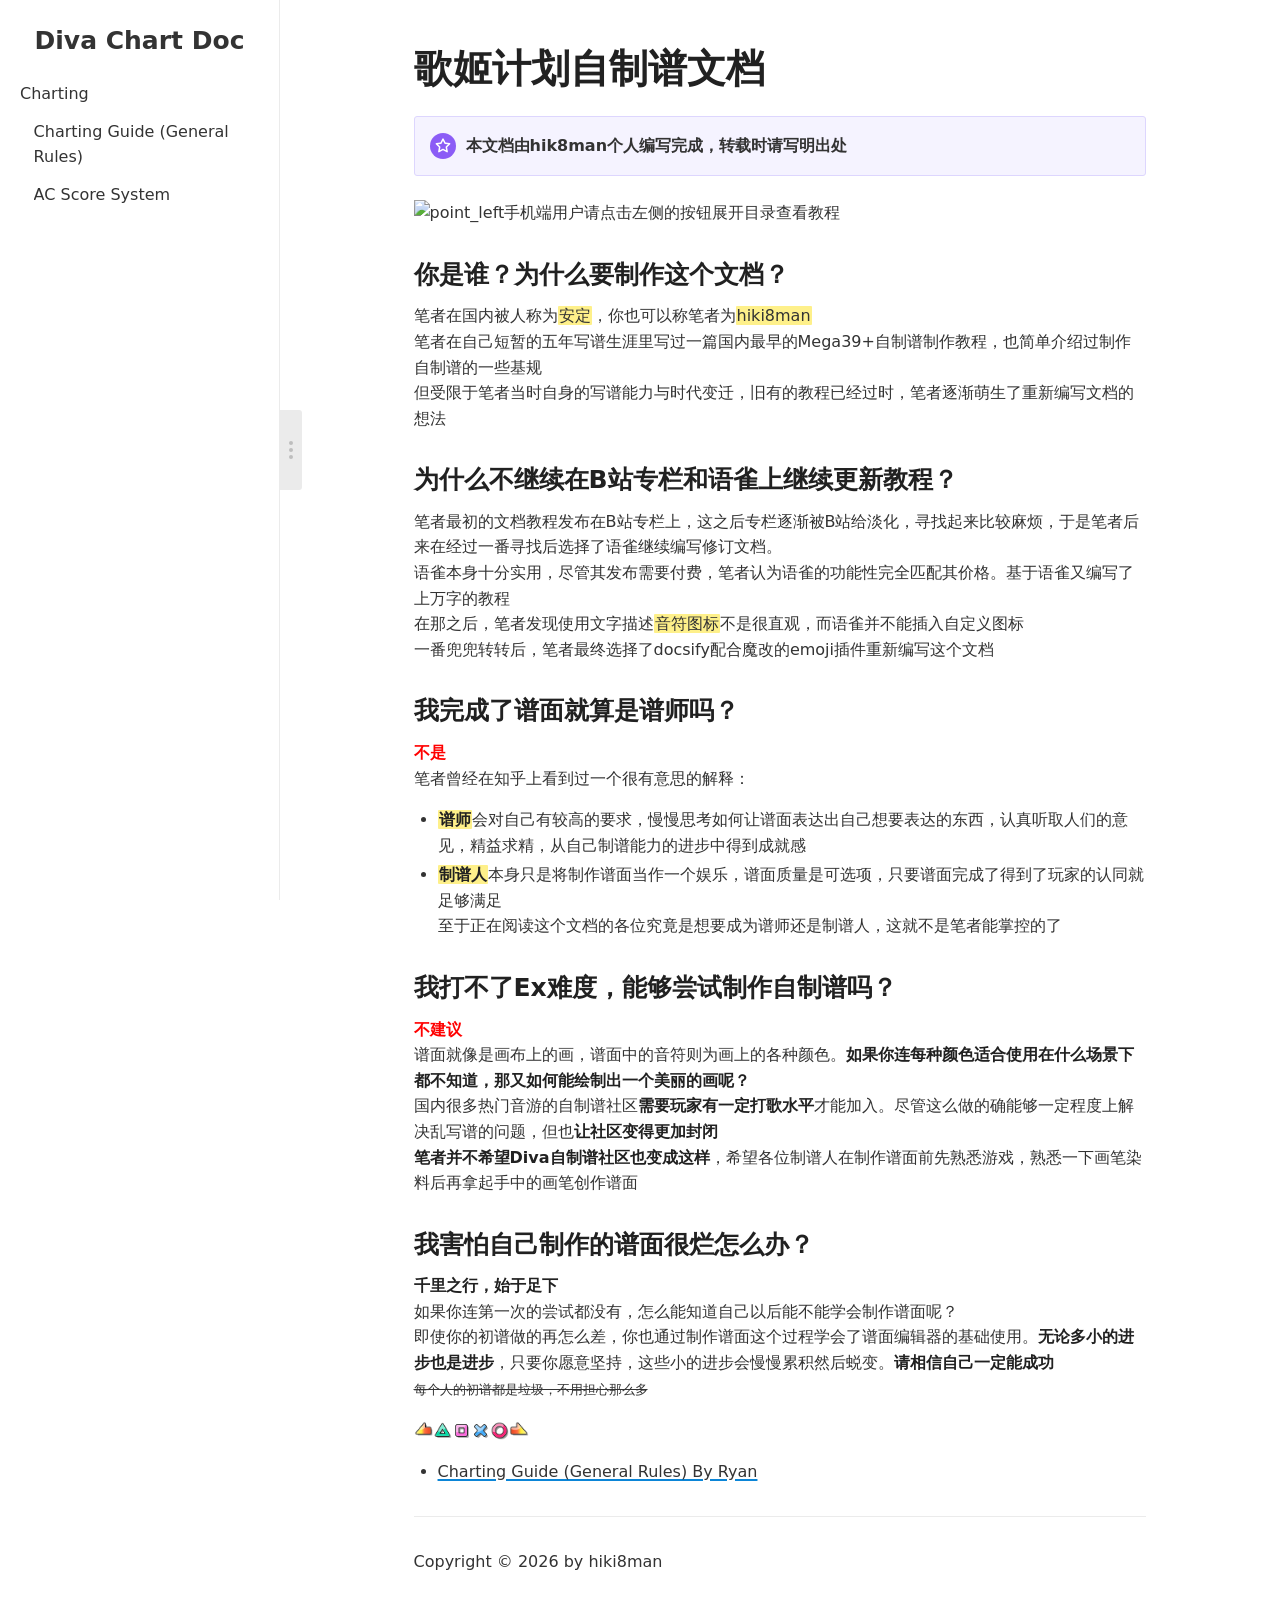
==== commit 22bee55d: "Add files via upload" ====
--- a/index.html
+++ b/index.html
@@ -5,7 +5,10 @@
     <meta name="viewport" content="width=device-width, initial-scale=1, viewport-fit=cover">
 
     <!-- Core Theme -->
-    <link rel="stylesheet" href="docsify/themes/core.min.css">
+    <link 
+      rel="stylesheet" 
+      href="docsify/themes/core.min.css"
+    />
   </head>
   <body class="loading">
     <div id="app"></div>
@@ -14,11 +17,18 @@
     <script>
       window.$docsify = {
         name:"Diva Chart Doc",
+        homepage: 'readme.md',
         loadSidebar: true,
         autoHeader: true,
         subMaxLevel: 2,
-        basePath: '/docs/',
-        //...
+        basePath: 'md_doc/',
+        footer: {
+          copy: 'Copyright &copy; 2026  </span>',
+          auth: 'by hiki8man',
+          pre: '<hr/>',
+          style: 'text-align: left;',
+        },
+ 
       };
     </script>
 
@@ -26,7 +36,11 @@
     <script src="docsify/docsify.min.js"></script>
 
     <!-- Plugins (optional) -->
+     <script src="docsify/plugins/front-matter.min.js"></script>
      <script src="docsify/plugins/zoom-image.min.js"></script>
+     <script src="docsify/plugins/diva-emoji.js"></script>
+     <script src="docsify/plugins/docsify-footer-enh.min.js"></script>
     <!-- <script src="//cdn.jsdelivr.net/npm/docsify@5/dist/plugins/search.min.js"></script> -->
   </body>
-</html>+
+</html>
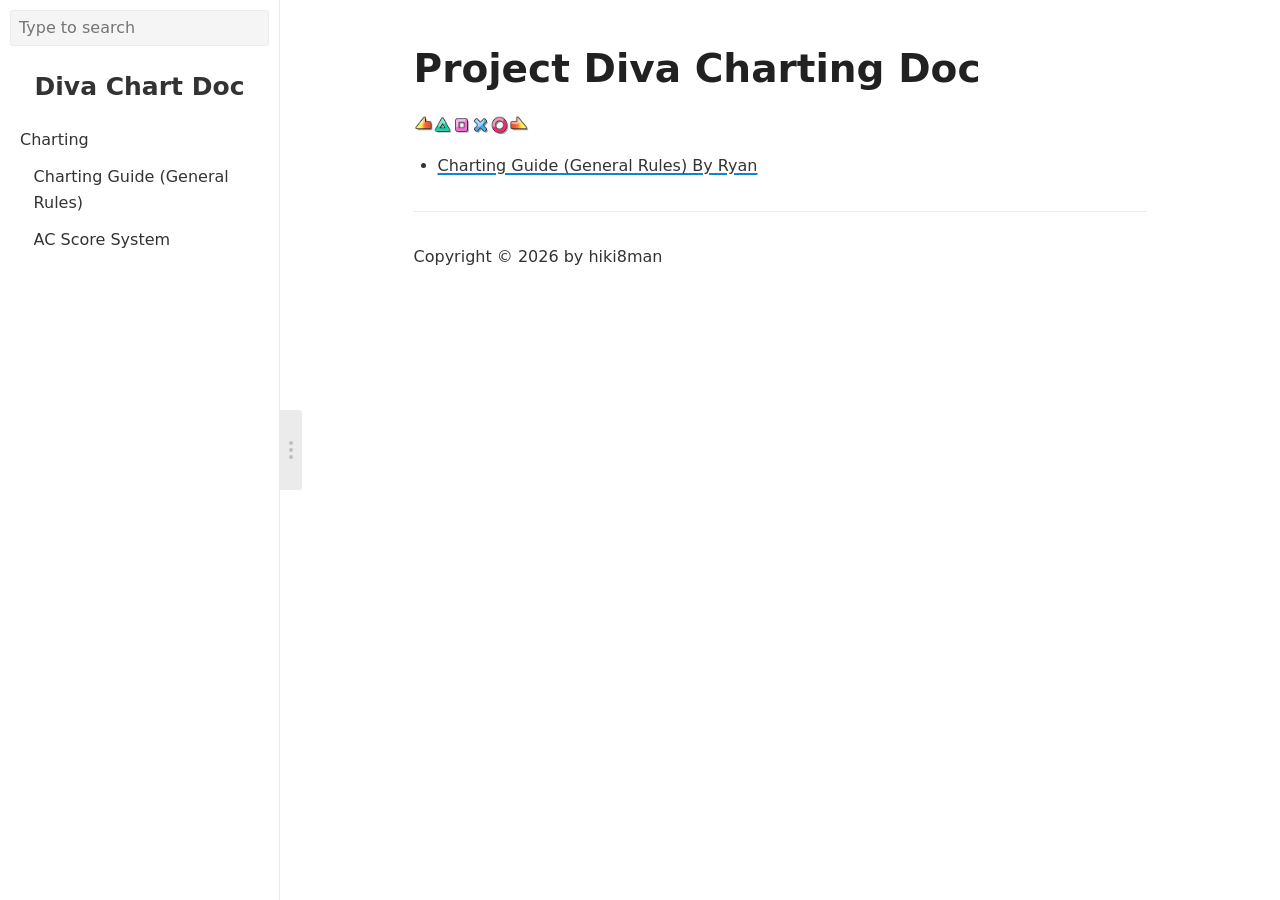
==== commit 1618f319: "Add files via upload" ====
--- a/index.html
+++ b/index.html
@@ -19,8 +19,9 @@
         name:"Diva Chart Doc",
         homepage: 'readme.md',
         loadSidebar: true,
+        auto2top: true,
         autoHeader: true,
-        subMaxLevel: 2,
+        subMaxLevel: 3,
         basePath: 'md_doc/',
         footer: {
           copy: 'Copyright &copy; 2026  </span>',
@@ -40,6 +41,7 @@
      <script src="docsify/plugins/zoom-image.min.js"></script>
      <script src="docsify/plugins/diva-emoji.js"></script>
      <script src="docsify/plugins/docsify-footer-enh.min.js"></script>
+     <script src="docsify/plugins/search.min.js"></script>
     <!-- <script src="//cdn.jsdelivr.net/npm/docsify@5/dist/plugins/search.min.js"></script> -->
   </body>
 
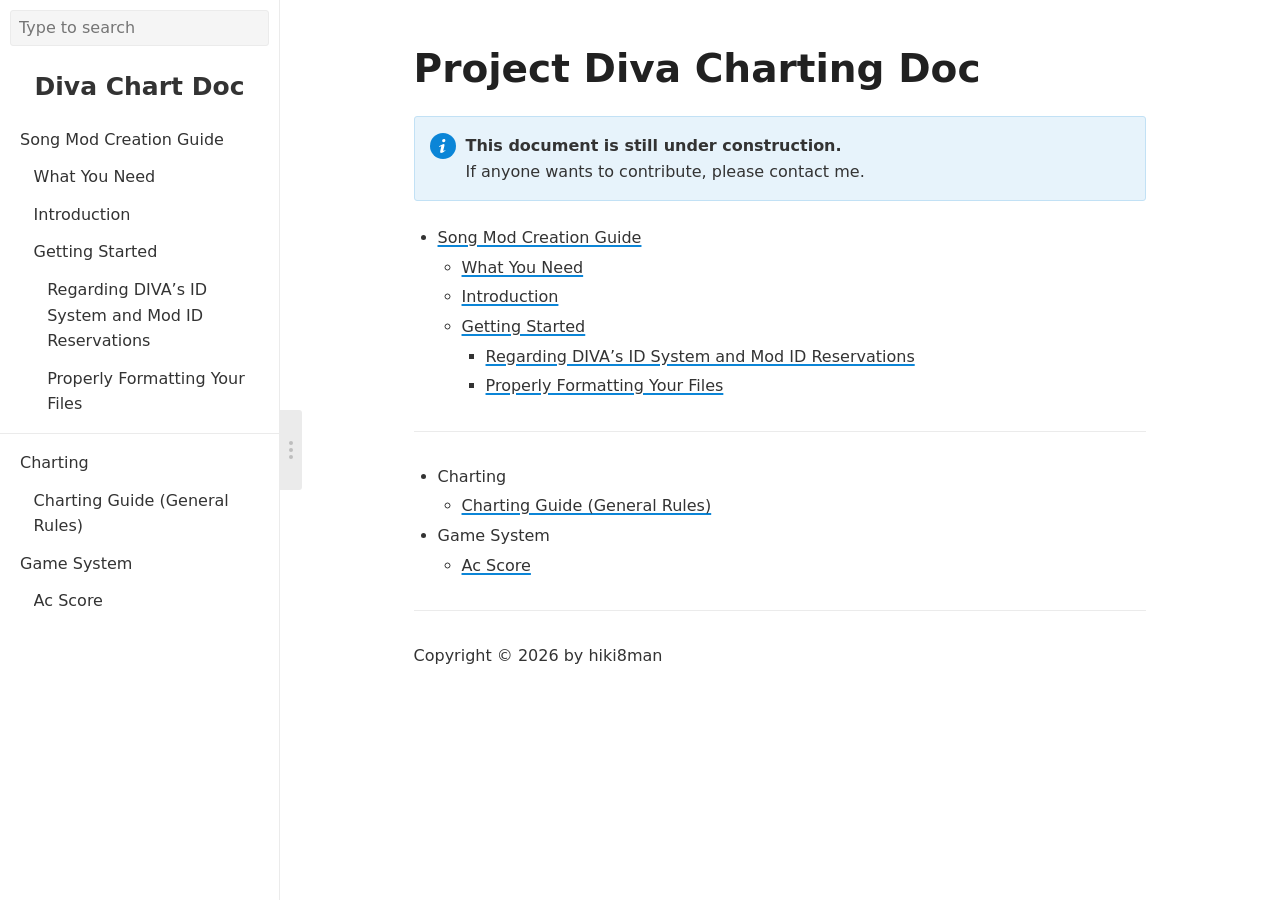
==== commit 49eac55b: "Update index.html" ====
--- a/index.html
+++ b/index.html
@@ -23,6 +23,10 @@
         autoHeader: true,
         subMaxLevel: 3,
         basePath: 'md_doc/',
+        alias: {
+          '/.*/_sidebar.md': '/_sidebar.md',
+          '/.*/_navbar.md': '/_navbar.md',
+        },
         footer: {
           copy: 'Copyright &copy; 2026  </span>',
           auth: 'by hiki8man',
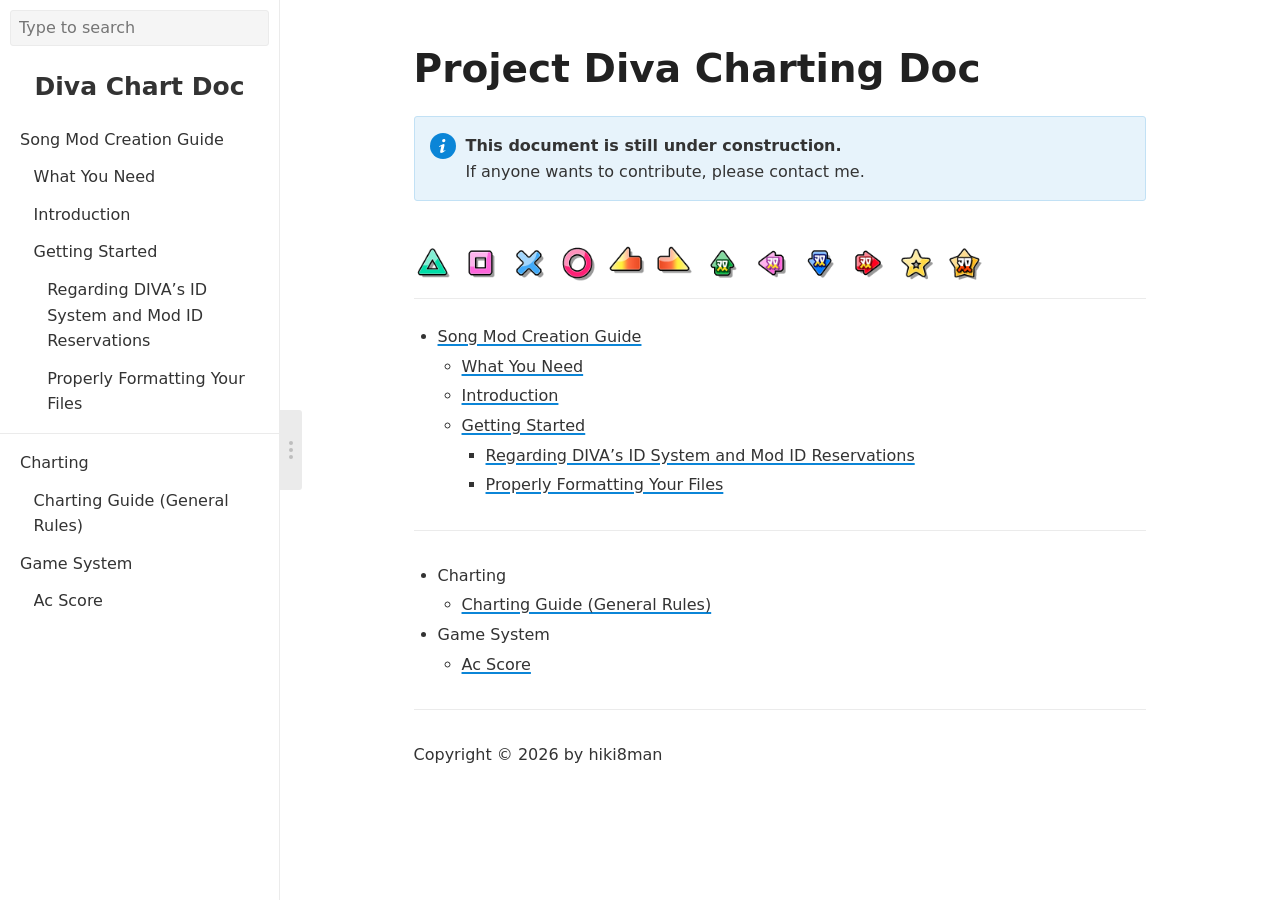
==== commit dc42f9bb: "clear folder" ====
--- a/index.html
+++ b/index.html
@@ -26,6 +26,7 @@
         alias: {
           '/.*/_sidebar.md': '/_sidebar.md',
           '/.*/_navbar.md': '/_navbar.md',
+
         },
         footer: {
           copy: 'Copyright &copy; 2026  </span>',
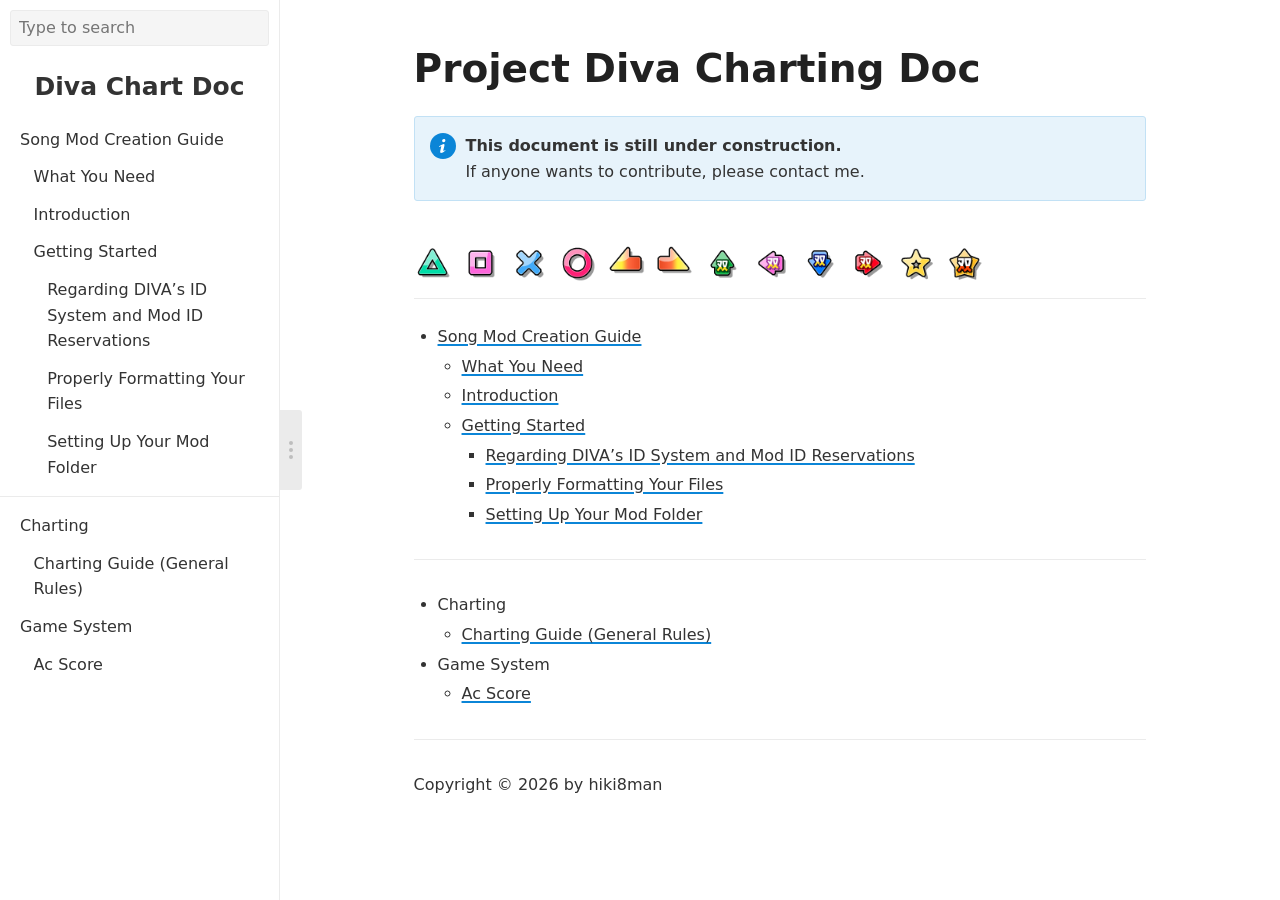
==== commit 2f6aa29b: "update docsify and add prism-treeview support" ====
--- a/index.html
+++ b/index.html
@@ -5,10 +5,10 @@
     <meta name="viewport" content="width=device-width, initial-scale=1, viewport-fit=cover">
 
     <!-- Core Theme -->
-    <link 
-      rel="stylesheet" 
-      href="docsify/themes/core.min.css"
-    />
+    <link rel="stylesheet" href="docsify/themes/core.min.css"/>
+    <link rel="stylesheet" href="docsify/plugins/prism/prism-coy.min.css" />
+    <link rel="stylesheet" href="docsify/plugins/prism/prism-treeview.min.css" />
+
   </head>
   <body class="loading">
     <div id="app"></div>
@@ -48,6 +48,9 @@
      <script src="docsify/plugins/docsify-footer-enh.min.js"></script>
      <script src="docsify/plugins/search.min.js"></script>
     <!-- <script src="//cdn.jsdelivr.net/npm/docsify@5/dist/plugins/search.min.js"></script> -->
+
+    <!-- prism -->
+     <script src="docsify/plugins/prism/prism-treeview.min.js"></script>
   </body>
 
 </html>
--- a/docsify/themes/core.min.css
+++ b/docsify/themes/core.min.css
@@ -1,2 +1,2 @@
-:root{--color-bg:#fff;--color-text:#333;--theme-color:#0b85d7;--color-mono-min:var(--color-bg);--color-mono-1:color-mix(in srgb,var(--color-mono-min),var(--color-mono-max) 5%);--color-mono-2:color-mix(in srgb,var(--color-mono-min),var(--color-mono-max) 10%);--color-mono-3:color-mix(in srgb,var(--color-mono-min),var(--color-mono-max) 20%);--color-mono-4:color-mix(in srgb,var(--color-mono-min),var(--color-mono-max) 32%);--color-mono-5:color-mix(in srgb,var(--color-mono-max),var(--color-mono-min) 50%);--color-mono-6:color-mix(in srgb,var(--color-mono-max),var(--color-mono-min) 32%);--color-mono-7:color-mix(in srgb,var(--color-mono-max),var(--color-mono-min) 20%);--color-mono-8:color-mix(in srgb,var(--color-mono-max),var(--color-mono-min) 10%);--color-mono-9:color-mix(in srgb,var(--color-mono-max),var(--color-mono-min) 5%);--color-mono-max:var(--color-text);--theme-color-1:color-mix(in srgb,var(--theme-color),var(--color-mono-min) 90%);--theme-color-2:color-mix(in srgb,var(--theme-color),var(--color-mono-min) 75%);--theme-color-3:color-mix(in srgb,var(--theme-color),var(--color-mono-min) 55%);--theme-color-4:color-mix(in srgb,var(--theme-color),var(--color-mono-min) 30%);--theme-color-5:color-mix(in srgb,var(--theme-color),var(--color-mono-max) 30%);--theme-color-6:color-mix(in srgb,var(--theme-color),var(--color-mono-max) 55%);--theme-color-7:color-mix(in srgb,var(--theme-color),var(--color-mono-max) 75%);--theme-color-8:color-mix(in srgb,var(--theme-color),var(--color-mono-max) 90%);--font-family:system-ui,sans-serif;--font-family-emoji:"Apple Color Emoji","Segoe UI Emoji","Segoe UI Symbol","Noto Color Emoji";--font-family-mono:ui-monospace,"Cascadia Code","Source Code Pro",Menlo,Consolas,"DejaVu Sans Mono",monospace;--font-size:16px;--font-size-xxxl:calc(var(--font-size-xxl)*var(--modular-scale));--font-size-xxl:calc(var(--font-size-xl)*var(--modular-scale));--font-size-xl:calc(var(--font-size-l)*var(--modular-scale));--font-size-l:calc(1rem*var(--modular-scale));--font-size-m:var(--font-size);--font-size-s:max(13px,calc(var(--font-size-m)/var(--modular-scale)));--font-size-xs:max(11px,calc(var(--font-size-s)/var(--modular-scale)));--font-size-emoji:1.2em;--font-size-mono:0.875rem;--font-weight:350;--font-weight-mono:var(--font-weight);--line-height:1.6;--modular-scale:1.250;--border-color:var(--color-mono-2);--border-radius:3px;--duration-slow:500ms;--duration-medium:250ms;--duration-fast:150ms;--margin-block:1rem;--scroll-padding-top:var(--margin-block);--content-margin-inline:45px;--content-max-width:72ch;--cover-bg:unset;--cover-bg-brightness:1;--cover-bg-overlay:radial-gradient(transparent 60%,rgba(0,0,0,.1));--cover-color: ;--cover-title-color:var(--strong-color);--cover-title-font:var(--font-size-xxxl) var(--font-family);--blockquote-bg: ;--blockquote-border-color:var(--theme-color);--blockquote-border-radius:0;--blockquote-border-width:0 0 0 4px;--blockquote-color:var(--color-mono-6);--blockquote-padding:0 0 0 1.5em;--button-bg:var(--theme-color);--button-border-radius:100vh;--button-color:#fff;--button-padding:0.3em 1.25em 0.315em 1.25em;--callout-bg:var(--color-mono-1);--callout-border-color: ;--callout-border-radius:var(--border-radius);--callout-border-width:1px;--callout-charm-bg: ;--callout-charm-border-radius:100vh;--callout-charm-color:#fff;--callout-charm-content:"";--callout-charm-font-size:16px;--callout-charm-inset:1em auto auto 15px;--callout-charm-size:26px;--callout-charm-translate:0;--callout-color: ;--callout-padding:1em 1em 1em calc(25px + var(--callout-charm-size));--code-bg:var(--color-mono-1);--code-color: ;--codeblock-bg:var(--code-bg);--codeblock-color:var(--code-color);--codeblock-comment:#6e8090;--codeblock-function:#dd4a68;--codeblock-important:#c94922;--codeblock-keyword:#07a;--codeblock-operator:#a67f59;--codeblock-property:#c08b30;--codeblock-punctuation:#999;--codeblock-selector:#690;--codeblock-tag:#905;--codeblock-variable:#e90;--form-element-bg:var(--color-mono-1);--form-element-border-color:var(--color-mono-3);--form-element-border-radius:var(--border-radius);--form-element-color: ;--heading-color:var(--strong-color);--heading-font-weight:600;--heading-line-height:calc(2ex + 5px);--kbd-bg:var(--color-mono-1);--kbd-border:1px solid var(--color-mono-3);--kbd-border-radius:4px;--kbd-color:var(--color-mono-5);--kbd-alt-bg:var(--color-mono-1);--kbd-alt-border:none;--kbd-alt-border-radius:var(--kbd-border-radius);--kbd-alt-box-shadow:0 2px 0 1px var(--color-mono-3);--kbd-alt-color:var(--kbd-color);--link-color: ;--link-color-hover:var(--theme-color);--link-underline-color:var(--theme-color);--link-underline-color-hover:var(--link-underline-color);--link-underline-thickness:2px;--link-underline-thickness-hover:var(--link-underline-thickness);--mark-bg:#fef08a;--mark-color: ;--strong-color:color-mix(in srgb,var(--color-text),#000 35%);--strong-font-weight:600;--table-row-alt-bg:var(--color-mono-1);--navbar-font-size:var(--font-size);--navbar-height:4em;--navbar-link-color: ;--navbar-link-color-active:var(--theme-color);--navbar-drop-link-spacing:0.5em;--sidebar-bg:var(--color-bg);--sidebar-border-color:var(--border-color);--sidebar-color: ;--sidebar-font-size:var(--font-size);--sidebar-group-border: ;--sidebar-group-spacing: ;--sidebar-group-title-border: ;--sidebar-group-title-color:var(--strong-color);--sidebar-group-title-font-size: ;--sidebar-group-title-font-weight:var(--strong-font-weight);--sidebar-group-title-spacing: ;--sidebar-link-color:var(--color-text);--sidebar-link-color-active:var(--theme-color);--sidebar-link-spacing:0.75em;--sidebar-name-color:var(--strong-color);--sidebar-name-font-family:var(--font-family);--sidebar-name-font-size:var(--font-size-xl);--sidebar-name-font-weight:var(--strong-font-weight);--sidebar-name-margin:1.5rem 20px;--sidebar-pagelink-bg: ;--sidebar-pagelink-bg-collapsed: ;--sidebar-pagelink-bg-empty: ;--sidebar-pagelink-bg-expanded: ;--sidebar-toggle-alignment:center;--sidebar-toggle-bg:var(--color-mono-2);--sidebar-toggle-bg-hover:var(--button-bg);--sidebar-toggle-color:var(--color-mono-4);--sidebar-toggle-color-hover:var(--button-color);--sidebar-toggle-height:80px;--sidebar-toggle-margin-block:20px;--sidebar-toggle-width:22px;--sidebar-width:280px}.callout.caution{--callout-bg:#fef2f2;--callout-border-color:#fecaca;--callout-charm-bg:#ef4444 center no-repeat url('data:image/svg+xml;charset=utf-8,<svg xmlns="http://www.w3.org/2000/svg" width="13" height="13" fill="%23fff" viewBox="0 0 16 16"><path d="M10 14c0 1.1-.9 2-2 2s-2-.9-2-2 .9-2 2-2 2 .9 2 2M10 1.6c0-.4-.2-.7-.4-.9C9.2.3 8.6 0 8 0S6.8.2 6.5.6c-.3.3-.5.6-.5 1v.3l.8 7.7c.1.3.2.5.4.6.2.2.5.3.8.3s.6-.1.8-.2c.2-.2.3-.4.4-.7l.8-7.7z"/></svg>')}.callout.important{--callout-bg:#f5f3ff;--callout-border-color:#ddd6fe;--callout-charm-bg:#8b5cf6 center no-repeat url('data:image/svg+xml;charset=utf-8,<svg xmlns="http://www.w3.org/2000/svg" width="16" height="16" fill="%23fff" viewBox="0 0 16 16"><path d="M8 .25a.75.75 0 0 1 .673.418l1.882 3.815 4.21.612a.75.75 0 0 1 .416 1.279l-3.046 2.97.719 4.192a.751.751 0 0 1-1.088.791L8 12.347l-3.766 1.98a.75.75 0 0 1-1.088-.79l.72-4.194L.818 6.374a.75.75 0 0 1 .416-1.28l4.21-.611L7.327.668A.75.75 0 0 1 8 .25m0 2.445L6.615 5.5a.75.75 0 0 1-.564.41l-3.097.45 2.24 2.184a.75.75 0 0 1 .216.664l-.528 3.084 2.769-1.456a.75.75 0 0 1 .698 0l2.77 1.456-.53-3.084a.75.75 0 0 1 .216-.664l2.24-2.183-3.096-.45a.75.75 0 0 1-.564-.41z"/></svg>')}.callout.note{--callout-bg:var(--theme-color-1);--callout-border-color:var(--theme-color-2);--callout-charm-bg:var(--theme-color) center no-repeat url('data:image/svg+xml;charset=utf-8,<svg xmlns="http://www.w3.org/2000/svg" width="14" height="14" fill="%23fff" viewBox="0 0 16 16"><path d="M9.1 0c1.1 0 1.6.7 1.6 1.6 0 1-.9 2-2.1 2C7.6 3.6 7 3 7 2c0-.9.7-2 2.1-2M5.8 16c-.8 0-1.4-.5-.8-2.8l.9-4.1q.3-.9 0-.9c-.2 0-1.3.4-2 .9l-.4-.7c2.1-1.8 4.4-2.8 5.4-2.8.9 0 1 1 .6 2.6l-1.1 4.3c-.2.7-.1 1 .1 1s1.1-.3 1.9-1l.5.7c-2 2-4.2 2.8-5.1 2.8"/></svg>')}.callout.tip{--callout-bg:#f0fdfa;--callout-border-color:#99f6e4;--callout-charm-bg:#14b8a6 center no-repeat url('data:image/svg+xml;charset=utf-8,<svg xmlns="http://www.w3.org/2000/svg" width="14" height="14" fill="%23fff" viewBox="0 0 16 16"><path d="M8 1.5c-2.363 0-4 1.69-4 3.75 0 .984.424 1.625.984 2.304l.214.253c.223.264.47.556.673.848.284.411.537.896.621 1.49a.75.75 0 0 1-1.484.211c-.04-.282-.163-.547-.37-.847a9 9 0 0 0-.542-.68q-.126-.149-.268-.32C3.201 7.75 2.5 6.766 2.5 5.25 2.5 2.31 4.863 0 8 0s5.5 2.31 5.5 5.25c0 1.516-.701 2.5-1.328 3.259q-.142.172-.268.319c-.207.245-.383.453-.541.681-.208.3-.33.565-.37.847a.751.751 0 0 1-1.485-.212c.084-.593.337-1.078.621-1.489.203-.292.45-.584.673-.848q.113-.133.213-.253c.561-.679.985-1.32.985-2.304 0-2.06-1.637-3.75-4-3.75M5.75 12h4.5a.75.75 0 0 1 0 1.5h-4.5a.75.75 0 0 1 0-1.5M6 15.25a.75.75 0 0 1 .75-.75h2.5a.75.75 0 0 1 0 1.5h-2.5a.75.75 0 0 1-.75-.75"/></svg>')}.callout.warning{--callout-bg:#fffbeb;--callout-border-color:#fde68a;--callout-charm-bg:#fcd34d center no-repeat url('data:image/svg+xml;charset=utf-8,<svg xmlns="http://www.w3.org/2000/svg" width="13" height="13" fill="%23a16207" viewBox="0 0 16 16"><path d="M10 14c0 1.1-.9 2-2 2s-2-.9-2-2 .9-2 2-2 2 .9 2 2M10 1.6c0-.4-.2-.7-.4-.9C9.2.3 8.6 0 8 0S6.8.2 6.5.6c-.3.3-.5.6-.5 1v.3l.8 7.7c.1.3.2.5.4.6.2.2.5.3.8.3s.6-.1.8-.2c.2-.2.3-.4.4-.7l.8-7.7z"/></svg>')}:root{--z-skip-to-content:2147483647;--z-progress:2147483637;--z-sidebar:60;--z-sidebar-toggle:50;--z-main-overlay:40;--z-github-corner:30;--z-app-nav:20;--z-cover:10}*,:after,:before{border:0;box-sizing:border-box;font:inherit;-webkit-text-size-adjust:none;text-size-adjust:none}body,html{height:100vh}html{background:var(--color-bg);color:var(--color-text);font-family:var(--font-family);font-feature-settings:"liga" 1,"calt" 1;font-optical-sizing:auto;font-size:var(--font-size);font-weight:var(--font-weight);line-height:var(--line-height);scroll-padding-top:var(--scroll-padding-top)}body{margin:0;overflow-x:hidden}body:not(.ready){overflow:hidden}body:not(.ready) .app-nav,body:not(.ready) [data-cloak],body:not(.ready)>nav{display:none}body.loading:before{position:fixed}body.loading:has(:where(#main,.cover-main):not(:empty)):before{display:none}[tabindex="-1"]:focus{outline:none!important}small,sub,sup{display:inline-block;font-size:var(--font-size-s)}a{color:var(--link-color)}a:not(.button){text-decoration-color:var(--link-underline-color);text-decoration-line:underline;text-decoration-style:solid;text-decoration-thickness:var(--link-underline-thickness);text-underline-offset:2px}a:not(.button):hover{color:var(--link-color-hover);text-decoration-color:var(--link-underline-color-hover);text-decoration-thickness:var(--link-underline-thickness-hover)}h1,h2,h3,h4,h5,h6{line-height:var(--heading-line-height);margin:0}hr{border:none;border-bottom:1px solid var(--border-color);margin-block:1em}ins{text-decoration:underline}kbd{background:var(--kbd-bg);border:var(--kbd-border);border-radius:var(--kbd-border-radius);color:var(--kbd-color);display:inline-block;font-size:var(--font-size-s);line-height:1;min-width:2em;padding:.3em .5em;text-align:center;white-space:nowrap}mark{background:var(--mark-bg);border-radius:1px;color:var(--mark-color);padding-inline:1px}strong{color:var(--strong-color);font-weight:var(--strong-font-weight)}summary{cursor:pointer}summary>*{display:inline}:disabled{cursor:not-allowed}a.button,button[type],input.button,input:is([type=button],[type=reset],[type=submit]){background:var(--color-mono-2);border:2px solid var(--color-mono-2);box-shadow:0 0 0 3px transparent;color:var(--color-text);cursor:pointer;display:inline-block;margin-block:.35em;transition:outline-color var(--duration-fast);vertical-align:middle}:is(a.button,button[type],input.button,input:is([type=button],[type=reset],[type=submit])):not(:focus-visible){outline-color:transparent}:is(a.button,button[type],input.button,input:is([type=button],[type=reset],[type=submit])):hover{outline:3px solid var(--theme-color-3);outline-offset:1px}:is(a.button,button[type],input.button,input:is([type=button],[type=reset],[type=submit]))+:is(a.button,button[type],input.button,input:is([type=button],[type=reset],[type=submit])){margin-left:.25em}.primary:is(a.button,button[type],input.button,input:is([type=button],[type=reset],[type=submit])),.secondary:is(a.button,button[type],input.button,input:is([type=button],[type=reset],[type=submit])){border-color:var(--button-bg)}.primary:is(a.button,button[type],input.button,input:is([type=button],[type=reset],[type=submit])){background:var(--button-bg);color:var(--button-color)}.secondary:is(a.button,button[type],input.button,input:is([type=button],[type=reset],[type=submit])){background:transparent;color:var(--button-bg)}a.button,button[type],input:where([type=button],[type=reset],[type=submit]){border-radius:var(--button-border-radius);padding:var(--button-padding);text-decoration:none}:is(button[type],input.button,input:where([type=button],[type=reset],[type=submit])):disabled{filter:grayscale(100%);opacity:.6;pointer-events:none}button:not([type]){color:inherit}.emoji:where(img){height:1.2em;vertical-align:middle}.emoji:where(span){font-family:var(--font-family-emoji);font-size:var(--font-size-emoji);vertical-align:middle}:is(fieldset,input:not([type=checkbox]),optgroup,option,select,textarea):disabled{opacity:.6}fieldset,input,select,textarea{border-radius:var(--form-element-border-radius);max-width:100%}input,select,textarea{background:var(--form-element-bg);border:1px solid var(--form-element-border-color);color:var(--form-element-color);padding:.25em .5em}input,label,select{vertical-align:middle}fieldset{border:1px solid var(--color-mono-2);padding:1em}fieldset>:first-child,fieldset>legend+*{margin-top:0}fieldset>:last-child{margin-bottom:0}input:where([type=checkbox],[type=radio]){--_size:1.1em;appearance:none;display:inline-block;height:var(--_size);margin:0;padding:0;position:relative;top:-.1em;width:var(--_size)}input.toggle:where([type=checkbox],[type=radio]){--_inset:2px;--_handle-size:calc(var(--_size) - var(--_inset)*2);border-radius:100vh;height:calc(var(--_size) + 2px);width:calc(var(--_size)*1.9)}input.toggle:where([type=checkbox],[type=radio]):after,input.toggle:where([type=checkbox],[type=radio]):before{all:unset}input.toggle:where([type=checkbox],[type=radio]):before{background:var(--color-mono-3);border-radius:100vh;content:"";display:inline-block;height:var(--_handle-size);left:var(--_inset);position:absolute;top:var(--_inset);transition:all var(--duration-fast);width:var(--_handle-size)}input.toggle:where([type=checkbox],[type=radio]):checked{background:var(--theme-color);border-color:var(--theme-color)}input.toggle:where([type=checkbox],[type=radio]):checked:before{background:var(--color-bg);left:calc(100% - var(--_handle-size) - var(--_inset))}label input:where([type=checkbox],[type=radio]){margin-right:.25em}input:where([type=checkbox]):not(.toggle){border-radius:min(var(--form-element-border-radius),3px)}input:where([type=checkbox]):not(.toggle):before{border-bottom:2px solid transparent;border-right:2px solid transparent;content:"";display:inline-block;height:.7em;left:50%;position:absolute;rotate:40deg;top:43%;translate:-50% -50%;width:.4em}input:where([type=checkbox]):not(.toggle):checked{background:var(--theme-color);border-color:var(--theme-color)}input:where([type=checkbox]):not(.toggle):checked:before{border-color:var(--color-bg)}input:where([type=radio]):not(.toggle){border-radius:100vh}input:where([type=radio]):not(.toggle):checked{border-color:var(--theme-color);box-shadow:inset 0 0 0 .25em var(--theme-color)}label{display:inline-block}select{appearance:none;background-image:url("data:image/svg+xml;charset=utf-8,%3Csvg xmlns='http://www.w3.org/2000/svg' viewBox='0 0 4.95 10'%3E%3Cpath d='m1.41 4.67 1.07-1.49 1.06 1.49zM3.54 5.33 2.48 6.82 1.41 5.33z' opacity='.5'/%3E%3C/svg%3E");background-position:right 2px center;background-repeat:no-repeat;font-weight:400;padding-right:20px}@media screen and (prefers-color-scheme:dark){select{background-image:url("data:image/svg+xml;charset=utf-8,%3Csvg xmlns='http://www.w3.org/2000/svg' viewBox='0 0 4.95 10'%3E%3Cpath fill='%23fff' d='m1.41 4.67 1.07-1.49 1.06 1.49zM3.54 5.33 2.48 6.82 1.41 5.33z' opacity='.4'/%3E%3C/svg%3E")}}body>.progress{background:var(--theme-color);height:2px;inset:0 0 auto 0;position:fixed;transition:width var(--duration-medium) ease,opacity calc(var(--duration-medium)*2);width:0;z-index:var(--z-progress)}main{display:block;min-height:100vh;position:relative;width:100vw}main:before{background:transparent;bottom:0;content:"";position:fixed;top:0;transition:width 0s var(--duration-medium),background var(--duration-medium);width:0;z-index:var(--z-main-overlay)}main.hidden{display:none}main>.content{inset:0;position:absolute;transition:left var(--duration-medium) ease}body:has(.sidebar.show) :is(main>.content){left:var(--sidebar-width)}body:not:has(.sidebar) :is(main>.content){position:static}.github-corner{border-bottom:0;position:absolute;right:0;text-decoration:none;top:0;z-index:var(--z-github-corner)}.github-corner:hover .octo-arm{animation:github-corner .56s ease-in-out}.github-corner svg{color:var(--color-bg);height:var(--navbar-height);width:var(--navbar-height);fill:var(--theme-color)}@keyframes github-corner{0%,to{rotate:0}20%,60%{rotate:-25deg}40%,80%{rotate:10deg}}.loading:empty,.loading:not(:empty):before{--_gradient:no-repeat radial-gradient(farthest-side,var(--theme-color) 92%,#0000);animation:loading 1s infinite;aspect-ratio:1;background:var(--_gradient) top,var(--_gradient) left,var(--_gradient) right,var(--_gradient) bottom;background-size:10px 10px;content:"";display:block;width:36px}.loading:not(:empty):before{left:50%;position:absolute;top:50%;translate:-50% -50%;z-index:1}@keyframes loading{to{rotate:.5turn}}#app{align-items:center;display:flex;gap:.75em;height:100vh;justify-content:center;padding-inline:50px}#skip-to-content{left:50%;opacity:0;position:fixed;top:0;transition-delay:var(--duration-medium),0s;transition-duration:0s,var(--duration-medium);transition-property:opacity,translate;transition-timing-function:ease;translate:-50% -100%;z-index:var(--z-skip-to-content)}#skip-to-content:focus{opacity:1;transition-delay:0s,0s;transition-duration:0s,var(--duration-medium);translate:-50% .75rem}.cover{align-items:center;background:var(--cover-bg);color:var(--cover-color);display:none;min-height:100vh;position:relative;width:100%;z-index:var(--z-cover)}.cover:before{-webkit-backdrop-filter:brightness(var(--cover-bg-brightness));backdrop-filter:brightness(var(--cover-bg-brightness));background:var(--cover-bg-overlay);content:"";inset:0 0 0 0;position:absolute}.cover.show{display:flex}.cover a:not(.anchor){text-decoration-color:var(--theme-color)}.cover blockquote{font-size:var(--font-size-xl);line-height:var(--heading-line-height);text-align:center}:is(.cover blockquote),:is(.cover blockquote)>p{margin-block:1rem}.cover h1{color:var(--cover-title-color);font:var(--cover-title-font);position:relative}:is(:is(.cover h1) a),:is(:is(.cover h1) a):hover{text-decoration-color:transparent}:is(.cover h1) a{color:var(--cover-title-color)}:is(.cover h1) small{bottom:0;font-weight:var(--font-weight);position:absolute}.cover ul{list-style-type:none;margin-bottom:1.5rem;padding:0}.cover-main{flex:1;margin:5vh var(--content-margin-inline);position:relative;text-align:center;z-index:1}.app-nav{align-items:center;display:flex;gap:1em;height:var(--navbar-height);justify-content:end;left:0;padding-inline:var(--content-margin-inline);position:absolute;right:0;top:0;transition:left var(--duration-medium) ease;z-index:var(--z-app-nav)}.app-nav:has(~.github-corner){padding-inline-end:calc(var(--navbar-height) + 1em)}body:where(:has(.sidebar.show)) .app-nav{left:var(--sidebar-width)}.app-nav a{color:var(--navbar-link-color);text-decoration-color:transparent}:is(.app-nav a):hover{text-decoration-color:var(--navbar-link-color-active);translate:0}.active :is(.app-nav a){color:var(--navbar-link-color-active)}.app-nav ul{list-style:none;margin:0;padding:0}.app-nav>ul{display:flex;flex-wrap:wrap;gap:0 1em;justify-content:end}.app-nav li{cursor:pointer;display:inline-block;position:relative;white-space:nowrap}:is(.app-nav li) ul{background:var(--color-bg);border:1px solid var(--border-color);border-radius:var(--border-radius);max-height:calc(100vh - 61px);overflow-y:auto;padding:1em;position:absolute;right:50%;top:-9999vh;translate:50% 0;z-index:1}li:last-child :is(:is(.app-nav li) ul){right:calc(0px - var(--content-margin-inline)/2);translate:0}:is(.app-nav li) li{display:block;margin-block:var(--navbar-drop-link-spacing)}:is(:is(.app-nav li) li):first-child{margin-top:0}:is(:is(.app-nav li) li):last-child{margin-bottom:0}:is(:is(.app-nav li) li) a{align-items:center;display:flex;gap:.25em;margin:0}:is(:is(:is(.app-nav li) li) a):hover{color:var(--navbar-link-color-active)}:is(:is(.app-nav li):focus-within,:is(.app-nav li):hover) ul{top:100%}.app-nav p{margin:0}.app-nav>:where(a,p),.app-nav>ul>li>:where(a,p){white-space:nowrap}.app-nav-merged{display:none}:root{--_sidebar-inset:20px;--_sidebar-list-inset:0.85em;--_sidebar-scrollbar-width:10px}@supports (scrollbar-width:auto){:root{--_sidebar-scrollbar-width:4px}}:is(.app-nav-merged,.sidebar-nav)>*{margin-inline:var(--_sidebar-inset)}:is(:is(.app-nav-merged,.sidebar-nav)>*):first-child{margin-top:0}:is(.app-nav-merged,.sidebar-nav)>hr{margin-inline:0}:is(.app-nav-merged,.sidebar-nav) ul{list-style:none;margin:0;padding:0}:is(:is(.app-nav-merged,.sidebar-nav)>ul)>*{margin-left:var(--_sidebar-inset)}:is(:is(.app-nav-merged,.sidebar-nav)>ul) ul{padding-left:var(--_sidebar-list-inset)}.group:is(:is(:is(.app-nav-merged,.sidebar-nav)>ul)>li){border-top:var(--sidebar-group-border);padding-top:var(--sidebar-group-spacing)}.group:is(:is(:is(.app-nav-merged,.sidebar-nav)>ul)>li):has(+:not(.group)),.group:is(:is(:is(.app-nav-merged,.sidebar-nav)>ul)>li):last-child{border-bottom:var(--sidebar-group-border)}:is(.app-nav-merged,.sidebar-nav) li{margin-block:var(--sidebar-link-spacing)}:is(:is(.app-nav-merged,.sidebar-nav) li)>p{margin:0}.group-title:is(:is(:is(.app-nav-merged,.sidebar-nav) li)>p){border-bottom:var(--sidebar-group-title-border);color:var(--sidebar-group-title-color);font-size:var(--sidebar-group-title-font-size);font-weight:var(--sidebar-group-title-font-weight);margin-bottom:var(--sidebar-group-title-spacing);margin-right:var(--_sidebar-inset);padding-bottom:var(--sidebar-group-title-spacing)}:is(:is(.app-nav-merged,.sidebar-nav) li) a{display:block;overflow:hidden;padding-right:var(--_sidebar-inset)}:is(:is(:is(.app-nav-merged,.sidebar-nav) li) a):has(img,svg){align-items:center;display:flex;gap:.25em}.active:is(:is(.app-nav-merged,.sidebar-nav) li)>a{color:var(--sidebar-link-color-active)}.collapse:is(:is(.app-nav-merged,.sidebar-nav) li)>:not(a){display:none}.sidebar{background:var(--sidebar-bg);border-right:1px solid var(--sidebar-border-color);bottom:0;color:var(--sidebar-color);font-size:var(--sidebar-font-size);left:0;overscroll-behavior:contain;position:absolute;top:0;transition:translate var(--duration-medium) ease,visibility var(--duration-medium);translate:calc(0px - var(--sidebar-width));visibility:hidden;width:var(--sidebar-width);z-index:var(--z-sidebar)}@supports (scrollbar-width:auto){.sidebar::-webkit-scrollbar{width:var(--_sidebar-scrollbar-width)}.sidebar::-webkit-scrollbar-thumb{background:transparent;border-radius:var(--_sidebar-scrollbar-width)}.sidebar:hover::-webkit-scrollbar-thumb{background:hsla(0,0%,53%,.4)}.sidebar:hover::-webkit-scrollbar-track{background:hsla(0,0%,53%,.1)}}.sidebar a[href]{color:var(--sidebar-link-color);text-decoration-color:transparent}:is(.sidebar a[href]):hover{text-decoration-color:var(--sidebar-link-color-active);translate:0}.sidebar .app-name{color:var(--sidebar-name-color);font-family:var(--sidebar-name-font-family);font-size:var(--sidebar-name-font-size);font-weight:var(--sidebar-name-font-weight);margin:var(--sidebar-name-margin);text-align:center}:is(.sidebar a.app-name-link) img{display:block;max-width:100%}:is(.sidebar a.app-name-link):hover{color:var(--sidebar-link-color-active);text-decoration-color:transparent}body:has(.sidebar.show) .sidebar{translate:0;visibility:visible}body.sticky .sidebar{overflow-y:auto;position:fixed}:is(.sidebar-nav li) a.page-link{background:var(--sidebar-pagelink-bg);border-radius:var(--border-radius)}.active>:is(:is(.sidebar-nav li) a.page-link),:has(.active)>:is(:is(.sidebar-nav li) a.page-link){background:var(--sidebar-pagelink-bg-expanded)}:is(.active>:is(:is(.sidebar-nav li) a.page-link),:has(.active)>:is(:is(.sidebar-nav li) a.page-link)):only-child{background:var(--sidebar-pagelink-bg-empty)}.collapse>:is(:is(.sidebar-nav li) a.page-link){background:var(--sidebar-pagelink-bg-collapsed)}.sidebar-toggle{align-items:var(--sidebar-toggle-alignment);background:transparent;border:0;bottom:0;cursor:pointer;display:flex;justify-content:start;margin:0;padding:0;position:absolute;top:0;width:var(--sidebar-toggle-width);z-index:var(--z-sidebar-toggle);-webkit-tap-highlight-color:transparent;transition:background var(--duration-medium),translate var(--duration-medium) ease}@media screen and (any-hover){.sidebar-toggle:hover{background:color-mix(in srgb,var(--sidebar-toggle-bg-hover) 10%,transparent)}}body:where(:has(.sidebar.show)) .sidebar-toggle{transition:background 0s,translate var(--duration-medium) ease;translate:var(--sidebar-width)}body.sticky .sidebar-toggle{position:fixed}@media screen and not (any-hover){.sidebar-toggle{width:calc(var(--content-margin-inline) - 10px)}}.sidebar-toggle-button{align-items:center;background:var(--sidebar-toggle-bg);border-radius:0 var(--border-radius) var(--border-radius) 0;color:var(--sidebar-toggle-color);display:flex;flex-direction:column;height:var(--sidebar-toggle-height);justify-content:center;margin-block:var(--sidebar-toggle-margin-block);transition-duration:var(--duration-medium);transition-property:background,translate;width:var(--sidebar-toggle-width)}.sidebar-toggle-button span{--_size:4px;background:currentColor;border-radius:100vh;display:block;height:var(--_size);transition:background var(--duration-medium);width:var(--_size)}:is(.sidebar-toggle-button span):nth-child(2){margin-block:calc(var(--_size) - 1px)}@media screen and (any-hover){.sidebar-toggle-button:hover,body:where(:has(.sidebar-toggle:hover)) .sidebar-toggle-button{background:var(--sidebar-toggle-bg-hover);color:var(--sidebar-toggle-color-hover)}}.markdown-section{margin:var(--content-margin-inline) auto 0 auto;max-width:calc(100% - var(--content-margin-inline)*2);padding-bottom:2rem;position:relative;width:var(--content-max-width)}body:has(.app-nav) .markdown-section{margin-top:calc(var(--navbar-height) + var(--content-margin-inline)/2)}.markdown-section>:first-child{margin-top:0}.markdown-section blockquote,.markdown-section details,.markdown-section figure,.markdown-section form,.markdown-section iframe,.markdown-section ol,.markdown-section output,.markdown-section p,.markdown-section pre,.markdown-section table,.markdown-section ul{margin-block:var(--margin-block)}.anchor:is(.markdown-section a){color:inherit}.anchor:is(.markdown-section a):not(:hover){text-decoration-color:transparent}.anchor:is(.markdown-section a):hover{text-decoration-color:var(--link-underline-color-hover);translate:0 0 0}.markdown-section blockquote{background:var(--blockquote-bg);border:solid var(--blockquote-border-color);border-radius:var(--blockquote-border-radius);border-width:var(--blockquote-border-width);color:var(--blockquote-color);margin-inline:0;overflow:auto;padding:var(--blockquote-padding);position:relative}:is(.markdown-section blockquote)>:first-child{margin-top:0}:is(.markdown-section blockquote)>:last-child{margin-bottom:0}.markdown-section em{font-style:italic}.markdown-section hr{margin-block:2em}.markdown-section iframe{border:1px solid var(--color-mono-2);display:block;max-width:100%;width:100%}.markdown-section img{max-width:100%}.markdown-section kbd{margin-inline:.15em}.alt:is(.markdown-section kbd){background:var(--kbd-alt-bg);border:var(--kbd-alt-border);border-radius:var(--kbd-alt-border-radius);box-shadow:var(--kbd-alt-box-shadow);color:var(--kbd-alt-color);font-size:var(--font-size-m);padding:.5em}.markdown-section .callout{background:var(--callout-bg);border:solid var(--callout-border-color);border-radius:var(--callout-border-radius);border-width:var(--callout-border-width);color:var(--callout-color);margin-block:calc(var(--margin-block)*1.5);padding:var(--callout-padding);position:relative}:is(.markdown-section .callout):before{background:var(--callout-charm-bg);border-radius:var(--callout-charm-border-radius);color:var(--callout-charm-color);content:var(--callout-charm-content);font-size:var(--callout-charm-font-size);font-weight:var(--strong-font-weight);height:var(--callout-charm-size);inset:var(--callout-charm-inset);line-height:var(--callout-charm-size);position:absolute;text-align:center;translate:var(--callout-charm-translate);width:var(--callout-charm-size)}:is(.markdown-section .callout)>:first-child{margin-top:0}:is(.markdown-section .callout)>:last-child{margin-bottom:0}:is(.markdown-section .callout) code,:is(.markdown-section .callout) strong{color:inherit}:is(.markdown-section .callout) code{background:rgba(0,0,0,.05)}:is(.markdown-section .callout) pre:where([data-lang]){background:hsla(0,0%,100%,.4)}:is(.markdown-section .callout) .callout{margin-block:var(--margin-block)}.markdown-section code,.markdown-section output,.markdown-section pre{border-radius:var(--border-radius)}.markdown-section code,.markdown-section pre,.markdown-section samp{font-family:var(--font-family-mono);font-size:var(--font-size-mono)}.markdown-section output,.markdown-section pre[data-lang]{position:relative}:is(.markdown-section output,.markdown-section pre[data-lang]):after{color:inherit;content:attr(data-lang);font-family:var(--font-family);font-size:var(--font-size-xs);letter-spacing:.02em;line-height:1;opacity:.5;position:absolute;right:.5rem;top:.5rem}.markdown-section :not(pre)>code,.markdown-section samp{overflow-wrap:break-word;white-space:pre-wrap}.markdown-section code{background:var(--code-bg);color:var(--code-color);margin:0 .1em;padding:.2em .35em}:is(.markdown-section code) .token{left:auto;position:relative}.markdown-section output{border:1px solid var(--color-mono-2);display:block;padding:1.7rem 1.4rem 1.4rem}:is(.markdown-section output)>:first-child{margin-top:0}:is(.markdown-section output)>:last-child{margin-bottom:0}.markdown-section pre[data-lang]{border-radius:var(--border-radius)!important;font-family:var(--font-family-mono)!important;font-size:var(--font-size-mono)!important;line-height:inherit!important;padding:0!important;tab-size:2!important;text-align:left;white-space:pre;word-spacing:normal;word-wrap:normal;hyphens:none;word-break:normal}:is(.markdown-section pre[data-lang]):only-child{margin:0}:is(.markdown-section pre[data-lang])>code{background:transparent;color:inherit;display:block;font-size:inherit;margin:0!important;overflow:auto;padding:0!important;padding-block:1.5rem!important;padding-inline:1.5rem!important;white-space:inherit}.markdown-section samp{font-weight:var(--strong-font-weight)}:is(.markdown-section samp) .token{left:auto;position:relative}.markdown-section :where(h1,h2,h3,h4,h5,h6){color:var(--heading-color);font-weight:var(--heading-font-weight);margin:2rem 0 .5em}[id]:is(.markdown-section :where(h1,h2,h3,h4,h5,h6)) a{overflow-x:clip;overflow-y:visible;text-overflow:ellipsis}.markdown-section h1,.markdown-section h2{margin-top:2.5rem}.markdown-section :is(h1,h2,h3,h4,h5,h6)+*{margin-top:0}.markdown-section h1{font-size:var(--font-size-xxxl)}:is(.markdown-section h1):first-of-type{margin-top:0}.markdown-section h2{--_spacing:0.5em;border-bottom:1px solid var(--border-color);font-size:var(--font-size-xxl);margin-bottom:calc(var(--_spacing) + var(--heading-line-height) - var(--font-size-xxl));padding-bottom:var(--_spacing)}.markdown-section h3{font-size:var(--font-size-xl)}.markdown-section h4{font-size:var(--font-size-l)}.markdown-section h5{font-size:var(--font-size-m)}:is(.markdown-section h6),:is(.markdown-section h6)+:not(h1,h2,h3,h4,h5){font-size:var(--font-size-s)}.markdown-section ol,.markdown-section ul{margin:0;padding-inline-start:1.5em}:is(.markdown-section ol,.markdown-section ul) :is(.markdown-section ol,.markdown-section ul){margin-top:.25em}:is(.markdown-section li):not(:last-child){margin-bottom:.25em}.markdown-section ul.task-list{--_checkbox-margin:0.2em;--_checkbox-offset:1.6em;padding-inline-start:.6em}:is(.markdown-section ul.task-list) input[type=checkbox]{margin-left:calc(0px - var(--_checkbox-offset));margin-right:var(--_checkbox-margin);margin-top:-.15em}:is(.markdown-section ul.task-list) li{list-style-type:none;margin-bottom:var(--_checkbox-margin);margin-left:var(--_checkbox-offset);margin-top:var(--_checkbox-margin);position:relative}:is(:is(.markdown-section ul.task-list) li):has(.task-list):before{border-left:1px solid var(--color-mono-2);bottom:0;content:"";left:-1em;position:absolute;top:1em;z-index:-1}:is(.markdown-section ul.task-list) ul.task-list{padding-inline-start:1.5em}:is(:is(.markdown-section ul.task-list) ul.task-list) li{margin-left:var(--_checkbox-margin)}:is(:is(:is(.markdown-section ul.task-list) ul.task-list)>li):after{border-left:none;border-top:1px solid var(--color-mono-2);content:"";left:-2.7em;position:absolute;top:.9em;width:1.25em;z-index:-1}:is(:is(:is(.markdown-section ul.task-list) ul.task-list)>li):last-child:after{background:var(--color-bg);bottom:0}.markdown-section td,.markdown-section th{border:1px solid var(--color-mono-2);padding:.25em .75em}.markdown-section table{border-collapse:collapse;border-spacing:0;display:block;overflow:auto;width:100%}.markdown-section thead{display:none;font-weight:var(--strong-font-weight);text-align:left}:is(.markdown-section thead):has(th:not(:empty)){display:table-header-group}.markdown-section th{font-weight:var(--strong-font-weight)}:is(.markdown-section th):not([align]){text-align:left}.markdown-section tr{border-top:1px solid var(--color-mono-2)}:is(.markdown-section tr):nth-child(2n){background:var(--table-row-alt-bg)}pre[data-lang]{background:var(--codeblock-bg);color:var(--codeblock-color)}.namespace{opacity:.7}.token.boolean,.token.constant,.token.deleted,.token.number,.token.property,.token.symbol,.token.tag{color:var(--codeblock-tag)}.token.attr-name,.token.builtin,.token.char,.token.inserted,.token.selector,.token.string{color:var(--codeblock-selector)}.language-css .token.string,.style .token.string,.token.entity,.token.operator,.token.url{color:var(--codeblock-operator)}.token.cdata,.token.comment,.token.doctype,.token.prolog{color:var(--codeblock-comment)}.token.atrule,.token.attr-value,.token.keyword{color:var(--codeblock-keyword)}.token.important,.token.regex,.token.variable{color:var(--codeblock-variable)}.token.bold,.token.important{font-weight:var(--strong-font-weight)}.token.entity{cursor:help}.token.function{color:var(--codeblock-function)}.token.important{color:var(--codeblock-important)}.token.italic{font-style:italic}.token.punctuation{color:var(--codeblock-punctuation)}[class*=clamp-]{overflow:hidden;text-overflow:ellipsis}[class*=clamp-]:not(.clamp-1){display:-webkit-box;-webkit-box-orient:vertical}.clamp-1{white-space:nowrap}.clamp-2{-webkit-line-clamp:2}.clamp-3{-webkit-line-clamp:3}.visually-hidden{clip-path:inset(50%);height:1px;overflow:hidden;position:absolute;white-space:nowrap;width:1px}:root{--_mobile-breakpoint:640px}@media (prefers-reduced-motion){:root{--duration-slow:0s;--duration-medium:0s;--duration-fast:0s}}@media print{.app-nav,.github-corner,.sidebar,.sidebar-toggle{display:none}}@media screen and (max-width:640px){.app-nav-merged{display:block}body:has(.sidebar.show) .app-nav,body:has(.sidebar.show) .github-corner{pointer-events:none}body:has(.sidebar.show) .app-nav{left:0}:is(body:has(.sidebar.show) main):before{background:rgba(0,0,0,.15);transition:width 0s,background var(--duration-medium);width:100%}body:has(.sidebar.show) .sidebar-toggle{width:calc(100% - var(--sidebar-width))}:is(body:has(.sidebar.show) .sidebar-toggle):hover{background:transparent}body:has(.sidebar.show) main>.content{left:0}body:has(.app-nav-merged) .app-nav{display:none}body:has(.app-nav-merged) .markdown-section{margin-top:var(--content-margin-inline)}}:root:has(body[class*=sidebar-chevron]){--sidebar-chevron-collapsed-color:var(--color-mono-3);--sidebar-chevron-expanded-color:var(--theme-color);--sidebar-pagelink-bg:no-repeat var(--_sidebar_pagelink-bg-left) calc(50% - 2.5px) /6px 5px linear-gradient(45deg,transparent 2.75px,var(--sidebar-chevron-collapsed-color) 2.75px 4.25px,transparent 4px),no-repeat var(--_sidebar_pagelink-bg-left) calc(50% + 2.5px) /6px 5px linear-gradient(135deg,transparent 2.75px,var(--sidebar-chevron-collapsed-color) 2.75px 4.25px,transparent 4px);--sidebar-pagelink-bg-collapsed:no-repeat var(--_sidebar_pagelink-bg-left) calc(50% - 2.5px) /6px 5px linear-gradient(45deg,transparent 2.75px,var(--sidebar-chevron-expanded-color) 2.75px 4.25px,transparent 4px),no-repeat var(--_sidebar_pagelink-bg-left) calc(50% + 2.5px) /6px 5px linear-gradient(135deg,transparent 2.75px,var(--sidebar-chevron-expanded-color) 2.75px 4.25px,transparent 4px);--sidebar-pagelink-bg-expanded:no-repeat calc(var(--_sidebar_pagelink-bg-left) - 2px) center /5px 6px linear-gradient(225deg,transparent 2.75px,var(--sidebar-chevron-expanded-color) 2.75px 4.25px,transparent 4.25px),no-repeat calc(var(--_sidebar_pagelink-bg-left) + 3px) center /5px 6px linear-gradient(135deg,transparent 2.75px,var(--sidebar-chevron-expanded-color) 2.75px 4.25px,transparent 4.25px);--sidebar-pagelink-bg-empty:no-repeat var(--_sidebar_pagelink-bg-left) center /7px 7px radial-gradient(circle,var(--sidebar-chevron-expanded-color) 0,var(--sidebar-chevron-expanded-color) 70%,transparent 71%)}body[class*=sidebar-chevron] .sidebar-nav a.page-link.no-chevron{background:none}:root:has(body.sidebar-chevron-left){--_sidebar_pagelink-bg-left:2px}body.sidebar-chevron-left .sidebar-nav{--_inset:18px}:is(:is(body.sidebar-chevron-left .sidebar-nav) li) a.page-link{padding-left:var(--_inset)}:is(:is(body.sidebar-chevron-left .sidebar-nav) li):has(>.page-link,>p>.page-link)>p>ul,:is(:is(body.sidebar-chevron-left .sidebar-nav) li):has(>.page-link,>p>.page-link)>ul{margin-left:calc(var(--_sidebar-list-inset) + var(--_inset));padding-left:0}:root:has(body.sidebar-chevron-right){--_sidebar_pagelink-bg-left:calc(100% - var(--_sidebar-inset))}:is(:is(body.sidebar-chevron-right .sidebar-nav) li) a{padding-right:calc(var(--_sidebar-inset) + 15px)}:root:has(body.sidebar-group-box){--sidebar-group-border:1px solid var(--sidebar-border-color);--sidebar-group-spacing:1em}:root:has(body.sidebar-group-underline){--sidebar-group-spacing:0.5em;--sidebar-group-title-border:1px solid var(--sidebar-border-color);--sidebar-group-title-spacing:0.35em}:is(body.sidebar-link-clamp .sidebar) a:not(.app-name-link){overflow:hidden;text-overflow:ellipsis;white-space:nowrap}:is(body.sidebar-toggle-chevron .sidebar-toggle-button) span{--_size:10px;background:transparent;border:solid;border-radius:0}:is(:is(body.sidebar-toggle-chevron .sidebar-toggle-button) span):where(:not(:first-child)){display:none}:is(:is(body.sidebar-toggle-chevron .sidebar-toggle-button) span):first-child{border-width:2px 2px 0 0;height:var(--_size);rotate:45deg;translate:-20%;width:var(--_size)}body:has(.sidebar.show) :is(:is(body.sidebar-toggle-chevron .sidebar-toggle-button) span):first-child{rotate:-135deg;translate:20%}:is(body.sidebar-toggle-hamburger .sidebar-toggle-button) span{height:2px;max-width:16px;width:65%}
+:root{--color-bg:#fff;--color-text:#333;--theme-color:#0b85d7;--color-mono-min:var(--color-bg);--color-mono-1:color-mix(in srgb,var(--color-mono-min),var(--color-mono-max) 5%);--color-mono-2:color-mix(in srgb,var(--color-mono-min),var(--color-mono-max) 10%);--color-mono-3:color-mix(in srgb,var(--color-mono-min),var(--color-mono-max) 20%);--color-mono-4:color-mix(in srgb,var(--color-mono-min),var(--color-mono-max) 32%);--color-mono-5:color-mix(in srgb,var(--color-mono-max),var(--color-mono-min) 50%);--color-mono-6:color-mix(in srgb,var(--color-mono-max),var(--color-mono-min) 32%);--color-mono-7:color-mix(in srgb,var(--color-mono-max),var(--color-mono-min) 20%);--color-mono-8:color-mix(in srgb,var(--color-mono-max),var(--color-mono-min) 10%);--color-mono-9:color-mix(in srgb,var(--color-mono-max),var(--color-mono-min) 5%);--color-mono-max:var(--color-text);--theme-color-1:color-mix(in srgb,var(--theme-color),var(--color-mono-min) 90%);--theme-color-2:color-mix(in srgb,var(--theme-color),var(--color-mono-min) 75%);--theme-color-3:color-mix(in srgb,var(--theme-color),var(--color-mono-min) 55%);--theme-color-4:color-mix(in srgb,var(--theme-color),var(--color-mono-min) 30%);--theme-color-5:color-mix(in srgb,var(--theme-color),var(--color-mono-max) 30%);--theme-color-6:color-mix(in srgb,var(--theme-color),var(--color-mono-max) 55%);--theme-color-7:color-mix(in srgb,var(--theme-color),var(--color-mono-max) 75%);--theme-color-8:color-mix(in srgb,var(--theme-color),var(--color-mono-max) 90%);--font-family:system-ui,sans-serif;--font-family-emoji:"Apple Color Emoji","Segoe UI Emoji","Segoe UI Symbol","Noto Color Emoji";--font-family-mono:ui-monospace,"Cascadia Code","Source Code Pro",Menlo,Consolas,"DejaVu Sans Mono",monospace;--font-size:16px;--font-size-xxxl:calc(var(--font-size-xxl)*var(--modular-scale));--font-size-xxl:calc(var(--font-size-xl)*var(--modular-scale));--font-size-xl:calc(var(--font-size-l)*var(--modular-scale));--font-size-l:calc(1rem*var(--modular-scale));--font-size-m:var(--font-size);--font-size-s:max(13px,calc(var(--font-size-m)/var(--modular-scale)));--font-size-xs:max(11px,calc(var(--font-size-s)/var(--modular-scale)));--font-size-emoji:1.2em;--font-size-mono:0.875rem;--font-weight:350;--font-weight-mono:var(--font-weight);--line-height:1.6;--modular-scale:1.250;--border-color:var(--color-mono-2);--border-radius:3px;--duration-slow:500ms;--duration-medium:250ms;--duration-fast:150ms;--margin-block:1rem;--scroll-padding-top:var(--margin-block);--content-margin-inline:45px;--content-max-width:72ch;--cover-bg:unset;--cover-bg-brightness:1;--cover-bg-overlay:radial-gradient(transparent 60%,rgba(0,0,0,.1));--cover-color: ;--cover-title-color:var(--strong-color);--cover-title-font:var(--font-size-xxxl) var(--font-family);--blockquote-bg: ;--blockquote-border-color:var(--theme-color);--blockquote-border-radius:0;--blockquote-border-width:0 0 0 4px;--blockquote-color:var(--color-mono-6);--blockquote-padding:0 0 0 1.5em;--button-bg:var(--theme-color);--button-border-radius:100vh;--button-color:#fff;--button-padding:0.3em 1.25em 0.315em 1.25em;--callout-bg:var(--color-mono-1);--callout-border-color: ;--callout-border-radius:var(--border-radius);--callout-border-width:1px;--callout-charm-bg: ;--callout-charm-border-radius:100vh;--callout-charm-color:#fff;--callout-charm-content:"";--callout-charm-font-size:16px;--callout-charm-inset:1em auto auto 15px;--callout-charm-size:26px;--callout-charm-translate:0;--callout-color: ;--callout-padding:1em 1em 1em calc(25px + var(--callout-charm-size));--code-bg:var(--color-mono-1);--code-color: ;--codeblock-bg:var(--code-bg);--codeblock-color:var(--code-color);--codeblock-comment:#6e8090;--codeblock-function:#dd4a68;--codeblock-important:#c94922;--codeblock-keyword:#07a;--codeblock-operator:#a67f59;--codeblock-property:#c08b30;--codeblock-punctuation:#999;--codeblock-selector:#690;--codeblock-tag:#905;--codeblock-variable:#e90;--form-element-bg:var(--color-mono-1);--form-element-border-color:var(--color-mono-3);--form-element-border-radius:var(--border-radius);--form-element-color: ;--heading-color:var(--strong-color);--heading-font-weight:600;--heading-line-height:calc(2ex + 5px);--kbd-bg:var(--color-mono-1);--kbd-border:1px solid var(--color-mono-3);--kbd-border-radius:4px;--kbd-color:var(--color-mono-5);--kbd-alt-bg:var(--color-mono-1);--kbd-alt-border:none;--kbd-alt-border-radius:var(--kbd-border-radius);--kbd-alt-box-shadow:0 2px 0 1px var(--color-mono-3);--kbd-alt-color:var(--kbd-color);--link-color: ;--link-color-hover:var(--theme-color);--link-underline-color:var(--theme-color);--link-underline-color-hover:var(--link-underline-color);--link-underline-thickness:2px;--link-underline-thickness-hover:var(--link-underline-thickness);--mark-bg:#fef08a;--mark-color: ;--strong-color:color-mix(in srgb,var(--color-text),#000 35%);--strong-font-weight:600;--table-row-alt-bg:var(--color-mono-1);--navbar-font-size:var(--font-size);--navbar-height:4em;--navbar-link-color: ;--navbar-link-color-active:var(--theme-color);--navbar-drop-link-spacing:0.5em;--sidebar-bg:var(--color-bg);--sidebar-border-color:var(--border-color);--sidebar-color: ;--sidebar-font-size:var(--font-size);--sidebar-group-border: ;--sidebar-group-spacing: ;--sidebar-group-title-border: ;--sidebar-group-title-color:var(--strong-color);--sidebar-group-title-font-size: ;--sidebar-group-title-font-weight:var(--strong-font-weight);--sidebar-group-title-spacing: ;--sidebar-link-color:var(--color-text);--sidebar-link-color-active:var(--theme-color);--sidebar-link-spacing:0.75em;--sidebar-name-color:var(--strong-color);--sidebar-name-font-family:var(--font-family);--sidebar-name-font-size:var(--font-size-xl);--sidebar-name-font-weight:var(--strong-font-weight);--sidebar-name-margin:1.5rem 20px;--sidebar-pagelink-bg: ;--sidebar-pagelink-bg-collapsed: ;--sidebar-pagelink-bg-empty: ;--sidebar-pagelink-bg-expanded: ;--sidebar-toggle-alignment:center;--sidebar-toggle-bg:var(--color-mono-2);--sidebar-toggle-bg-hover:var(--button-bg);--sidebar-toggle-color:var(--color-mono-4);--sidebar-toggle-color-hover:var(--button-color);--sidebar-toggle-height:80px;--sidebar-toggle-margin-block:20px;--sidebar-toggle-width:22px;--sidebar-width:280px}.callout.caution{--callout-bg:#fef2f2;--callout-border-color:#fecaca;--callout-charm-bg:#ef4444 center no-repeat url('data:image/svg+xml;charset=utf-8,<svg xmlns="http://www.w3.org/2000/svg" width="13" height="13" fill="%23fff" viewBox="0 0 16 16"><path d="M10 14c0 1.1-.9 2-2 2s-2-.9-2-2 .9-2 2-2 2 .9 2 2M10 1.6c0-.4-.2-.7-.4-.9C9.2.3 8.6 0 8 0S6.8.2 6.5.6c-.3.3-.5.6-.5 1v.3l.8 7.7c.1.3.2.5.4.6.2.2.5.3.8.3s.6-.1.8-.2c.2-.2.3-.4.4-.7l.8-7.7z"/></svg>')}.callout.important{--callout-bg:#f5f3ff;--callout-border-color:#ddd6fe;--callout-charm-bg:#8b5cf6 center no-repeat url('data:image/svg+xml;charset=utf-8,<svg xmlns="http://www.w3.org/2000/svg" width="16" height="16" fill="%23fff" viewBox="0 0 16 16"><path d="M8 .25a.75.75 0 0 1 .673.418l1.882 3.815 4.21.612a.75.75 0 0 1 .416 1.279l-3.046 2.97.719 4.192a.751.751 0 0 1-1.088.791L8 12.347l-3.766 1.98a.75.75 0 0 1-1.088-.79l.72-4.194L.818 6.374a.75.75 0 0 1 .416-1.28l4.21-.611L7.327.668A.75.75 0 0 1 8 .25m0 2.445L6.615 5.5a.75.75 0 0 1-.564.41l-3.097.45 2.24 2.184a.75.75 0 0 1 .216.664l-.528 3.084 2.769-1.456a.75.75 0 0 1 .698 0l2.77 1.456-.53-3.084a.75.75 0 0 1 .216-.664l2.24-2.183-3.096-.45a.75.75 0 0 1-.564-.41z"/></svg>')}.callout.note{--callout-bg:var(--theme-color-1);--callout-border-color:var(--theme-color-2);--callout-charm-bg:var(--theme-color) center no-repeat url('data:image/svg+xml;charset=utf-8,<svg xmlns="http://www.w3.org/2000/svg" width="14" height="14" fill="%23fff" viewBox="0 0 16 16"><path d="M9.1 0c1.1 0 1.6.7 1.6 1.6 0 1-.9 2-2.1 2C7.6 3.6 7 3 7 2c0-.9.7-2 2.1-2M5.8 16c-.8 0-1.4-.5-.8-2.8l.9-4.1q.3-.9 0-.9c-.2 0-1.3.4-2 .9l-.4-.7c2.1-1.8 4.4-2.8 5.4-2.8.9 0 1 1 .6 2.6l-1.1 4.3c-.2.7-.1 1 .1 1s1.1-.3 1.9-1l.5.7c-2 2-4.2 2.8-5.1 2.8"/></svg>')}.callout.tip{--callout-bg:#f0fdfa;--callout-border-color:#99f6e4;--callout-charm-bg:#14b8a6 center no-repeat url('data:image/svg+xml;charset=utf-8,<svg xmlns="http://www.w3.org/2000/svg" width="14" height="14" fill="%23fff" viewBox="0 0 16 16"><path d="M8 1.5c-2.363 0-4 1.69-4 3.75 0 .984.424 1.625.984 2.304l.214.253c.223.264.47.556.673.848.284.411.537.896.621 1.49a.75.75 0 0 1-1.484.211c-.04-.282-.163-.547-.37-.847a9 9 0 0 0-.542-.68q-.126-.149-.268-.32C3.201 7.75 2.5 6.766 2.5 5.25 2.5 2.31 4.863 0 8 0s5.5 2.31 5.5 5.25c0 1.516-.701 2.5-1.328 3.259q-.142.172-.268.319c-.207.245-.383.453-.541.681-.208.3-.33.565-.37.847a.751.751 0 0 1-1.485-.212c.084-.593.337-1.078.621-1.489.203-.292.45-.584.673-.848q.113-.133.213-.253c.561-.679.985-1.32.985-2.304 0-2.06-1.637-3.75-4-3.75M5.75 12h4.5a.75.75 0 0 1 0 1.5h-4.5a.75.75 0 0 1 0-1.5M6 15.25a.75.75 0 0 1 .75-.75h2.5a.75.75 0 0 1 0 1.5h-2.5a.75.75 0 0 1-.75-.75"/></svg>')}.callout.warning{--callout-bg:#fffbeb;--callout-border-color:#fde68a;--callout-charm-bg:#fcd34d center no-repeat url('data:image/svg+xml;charset=utf-8,<svg xmlns="http://www.w3.org/2000/svg" width="13" height="13" fill="%23a16207" viewBox="0 0 16 16"><path d="M10 14c0 1.1-.9 2-2 2s-2-.9-2-2 .9-2 2-2 2 .9 2 2M10 1.6c0-.4-.2-.7-.4-.9C9.2.3 8.6 0 8 0S6.8.2 6.5.6c-.3.3-.5.6-.5 1v.3l.8 7.7c.1.3.2.5.4.6.2.2.5.3.8.3s.6-.1.8-.2c.2-.2.3-.4.4-.7l.8-7.7z"/></svg>')}:root{--z-skip-to-content:2147483647;--z-progress:2147483637;--z-sidebar:60;--z-sidebar-toggle:50;--z-main-overlay:40;--z-github-corner:30;--z-app-nav:20;--z-cover:10}*,:after,:before{box-sizing:border-box;border:0;font:inherit;-webkit-text-size-adjust:none;text-size-adjust:none}body,html{height:100vh}html{background:var(--color-bg);color:var(--color-text);font-family:var(--font-family);font-feature-settings:"liga" 1,"calt" 1;font-optical-sizing:auto;font-size:var(--font-size);font-weight:var(--font-weight);line-height:var(--line-height);scroll-padding-top:var(--scroll-padding-top)}body{overflow-x:hidden;margin:0}body:not(.ready){overflow:hidden}body:not(.ready) .app-nav,body:not(.ready) [data-cloak],body:not(.ready)>nav{display:none}body.loading:before{position:fixed}body.loading:has(:where(#main,.cover-main):not(:empty)):before{display:none}[tabindex="-1"]:focus{outline:none!important}small,sub,sup{display:inline-block;font-size:var(--font-size-s)}a{color:var(--link-color)}a:not(.button){text-decoration-color:var(--link-underline-color);text-decoration-line:underline;text-decoration-style:solid;text-decoration-thickness:var(--link-underline-thickness);text-underline-offset:2px}a:not(.button):hover{color:var(--link-color-hover);text-decoration-color:var(--link-underline-color-hover);text-decoration-thickness:var(--link-underline-thickness-hover)}h1,h2,h3,h4,h5,h6{margin:0;line-height:var(--heading-line-height)}hr{margin-block:1em;border:none;border-bottom:1px solid var(--border-color)}ins{text-decoration:underline}kbd{display:inline-block;min-width:2em;padding:.3em .5em;border:var(--kbd-border);border-radius:var(--kbd-border-radius);background:var(--kbd-bg);color:var(--kbd-color);font-size:var(--font-size-s);line-height:1;text-align:center;white-space:nowrap}mark{padding-inline:1px;border-radius:1px;background:var(--mark-bg);color:var(--mark-color)}strong{color:var(--strong-color);font-weight:var(--strong-font-weight)}summary{cursor:pointer}summary>*{display:inline}:disabled{cursor:not-allowed}a.button,button[type],input.button,input:is([type=button],[type=reset],[type=submit]){display:inline-block;margin-block:.35em;border:2px solid var(--color-mono-2);box-shadow:0 0 0 3px transparent;background:var(--color-mono-2);color:var(--color-text);cursor:pointer;vertical-align:middle;transition:outline-color var(--duration-fast)}:is(a.button,button[type],input.button,input:is([type=button],[type=reset],[type=submit])):not(:focus-visible){outline-color:transparent}:is(a.button,button[type],input.button,input:is([type=button],[type=reset],[type=submit])):hover{outline:3px solid var(--theme-color-3);outline-offset:1px}:is(a.button,button[type],input.button,input:is([type=button],[type=reset],[type=submit]))+:is(a.button,button[type],input.button,input:is([type=button],[type=reset],[type=submit])){margin-left:.25em}.primary:is(a.button,button[type],input.button,input:is([type=button],[type=reset],[type=submit])),.secondary:is(a.button,button[type],input.button,input:is([type=button],[type=reset],[type=submit])){border-color:var(--button-bg)}.primary:is(a.button,button[type],input.button,input:is([type=button],[type=reset],[type=submit])){background:var(--button-bg);color:var(--button-color)}.secondary:is(a.button,button[type],input.button,input:is([type=button],[type=reset],[type=submit])){background:transparent;color:var(--button-bg)}a.button,button[type],input:where([type=button],[type=reset],[type=submit]){padding:var(--button-padding);border-radius:var(--button-border-radius);text-decoration:none}:is(button[type],input.button,input:where([type=button],[type=reset],[type=submit])):disabled{opacity:.6;filter:grayscale(100%);pointer-events:none}button:not([type]){color:inherit}.emoji:where(img){height:1.2em;vertical-align:middle}.emoji:where(span){font-family:var(--font-family-emoji);font-size:var(--font-size-emoji);vertical-align:middle}:is(fieldset,input:not([type=checkbox]),optgroup,option,select,textarea):disabled{opacity:.6}fieldset,input,select,textarea{max-width:100%;border-radius:var(--form-element-border-radius)}input,select,textarea{padding:.25em .5em;border:1px solid var(--form-element-border-color);background:var(--form-element-bg);color:var(--form-element-color)}input,label,select{vertical-align:middle}fieldset{padding:1em;border:1px solid var(--color-mono-2)}fieldset>:first-child,fieldset>legend+*{margin-top:0}fieldset>:last-child{margin-bottom:0}input:where([type=checkbox],[type=radio]){--_size:1.1em;appearance:none;display:inline-block;position:relative;top:-.1em;height:var(--_size);width:var(--_size);margin:0;padding:0}input.toggle:where([type=checkbox],[type=radio]){--_inset:2px;--_handle-size:calc(var(--_size) - var(--_inset)*2);height:calc(var(--_size) + 2px);width:calc(var(--_size)*1.9);border-radius:100vh}input.toggle:where([type=checkbox],[type=radio]):after,input.toggle:where([type=checkbox],[type=radio]):before{all:unset}input.toggle:where([type=checkbox],[type=radio]):before{content:"";display:inline-block;position:absolute;top:var(--_inset);left:var(--_inset);height:var(--_handle-size);width:var(--_handle-size);border-radius:100vh;background:var(--color-mono-3);transition:all var(--duration-fast)}input.toggle:where([type=checkbox],[type=radio]):checked{background:var(--theme-color);border-color:var(--theme-color)}input.toggle:where([type=checkbox],[type=radio]):checked:before{left:calc(100% - var(--_handle-size) - var(--_inset));background:var(--color-bg)}label input:where([type=checkbox],[type=radio]){margin-right:.25em}input:where([type=checkbox]):not(.toggle){border-radius:min(var(--form-element-border-radius),3px)}input:where([type=checkbox]):not(.toggle):before{content:"";display:inline-block;position:absolute;top:43%;left:50%;rotate:40deg;translate:-50% -50%;height:.7em;width:.4em;border-bottom:2px solid transparent;border-right:2px solid transparent}input:where([type=checkbox]):not(.toggle):checked{border-color:var(--theme-color);background:var(--theme-color)}input:where([type=checkbox]):not(.toggle):checked:before{border-color:var(--color-bg)}input:where([type=radio]):not(.toggle){border-radius:100vh}input:where([type=radio]):not(.toggle):checked{border-color:var(--theme-color);box-shadow:inset 0 0 0 .25em var(--theme-color)}label{display:inline-block}select{appearance:none;padding-right:20px;background-image:url("data:image/svg+xml;charset=utf-8,%3Csvg xmlns='http://www.w3.org/2000/svg' viewBox='0 0 4.95 10'%3E%3Cpath d='m1.41 4.67 1.07-1.49 1.06 1.49zM3.54 5.33 2.48 6.82 1.41 5.33z' opacity='.5'/%3E%3C/svg%3E");background-position:right 2px center;background-repeat:no-repeat;font-weight:400}@media screen and (prefers-color-scheme:dark){select{background-image:url("data:image/svg+xml;charset=utf-8,%3Csvg xmlns='http://www.w3.org/2000/svg' viewBox='0 0 4.95 10'%3E%3Cpath fill='%23fff' d='m1.41 4.67 1.07-1.49 1.06 1.49zM3.54 5.33 2.48 6.82 1.41 5.33z' opacity='.4'/%3E%3C/svg%3E")}}body>.progress{position:fixed;z-index:var(--z-progress);inset:0 0 auto 0;height:2px;width:0;background:var(--theme-color);transition:width var(--duration-medium) ease,opacity calc(var(--duration-medium)*2)}main{display:block;position:relative;width:100vw;min-height:100vh}main:before{content:"";position:fixed;z-index:var(--z-main-overlay);top:0;bottom:0;width:0;background:transparent;transition:width 0s var(--duration-medium),background var(--duration-medium)}main.hidden{display:none}main>.content{position:absolute;inset:0;transition:left var(--duration-medium) ease}body:has(.sidebar.show) :is(main>.content){left:var(--sidebar-width)}body:not:has(.sidebar) :is(main>.content){position:static}.github-corner{position:absolute;top:0;right:0;z-index:var(--z-github-corner);border-bottom:0;text-decoration:none}.github-corner:hover .octo-arm{animation:github-corner .56s ease-in-out}.github-corner svg{height:var(--navbar-height);width:var(--navbar-height);color:var(--color-bg);fill:var(--theme-color)}@keyframes github-corner{0%,to{rotate:0}20%,60%{rotate:-25deg}40%,80%{rotate:10deg}}.loading:empty,.loading:not(:empty):before{--_gradient:no-repeat radial-gradient(farthest-side,var(--theme-color) 92%,#0000);content:"";display:block;width:36px;aspect-ratio:1;background:var(--_gradient) top,var(--_gradient) left,var(--_gradient) right,var(--_gradient) bottom;background-size:10px 10px;animation:loading 1s infinite}.loading:not(:empty):before{position:absolute;z-index:1;top:50%;left:50%;translate:-50% -50%}@keyframes loading{to{rotate:.5turn}}#app{display:flex;align-items:center;justify-content:center;gap:.75em;height:100vh;padding-inline:50px}#skip-to-content{position:fixed;z-index:var(--z-skip-to-content);top:0;left:50%;opacity:0;translate:-50% -100%;transition-property:opacity,translate;transition-duration:0s,var(--duration-medium);transition-delay:var(--duration-medium),0s;transition-timing-function:ease}#skip-to-content:focus{opacity:1;translate:-50% .75rem;transition-duration:0s,var(--duration-medium);transition-delay:0s,0s}.cover{display:none;position:relative;z-index:var(--z-cover);min-height:100vh;width:100%;align-items:center;background:var(--cover-bg);color:var(--cover-color)}.cover:before{content:"";position:absolute;inset:0 0 0 0;background:var(--cover-bg-overlay);-webkit-backdrop-filter:brightness(var(--cover-bg-brightness));backdrop-filter:brightness(var(--cover-bg-brightness))}.cover.show{display:flex}.cover a:not(.anchor){text-decoration-color:var(--theme-color)}.cover blockquote{font-size:var(--font-size-xl);line-height:var(--heading-line-height);text-align:center}:is(.cover blockquote),:is(.cover blockquote)>p{margin-block:1rem}.cover h1{position:relative;color:var(--cover-title-color);font:var(--cover-title-font)}:is(:is(.cover h1) a),:is(:is(.cover h1) a):hover{text-decoration-color:transparent}:is(.cover h1) a{color:var(--cover-title-color)}:is(.cover h1) small{font-weight:var(--font-weight);position:absolute;bottom:0}.cover ul{margin-bottom:1.5rem;padding:0;list-style-type:none}.cover-main{position:relative;z-index:1;flex:1;margin:5vh var(--content-margin-inline);text-align:center}.app-nav{display:flex;align-items:center;justify-content:end;gap:1em;position:absolute;z-index:var(--z-app-nav);top:0;right:0;left:0;height:var(--navbar-height);padding-inline:var(--content-margin-inline);transition:left var(--duration-medium) ease}.app-nav:has(~.github-corner){padding-inline-end:calc(var(--navbar-height) + 1em)}body:where(:has(.sidebar.show)) .app-nav{left:var(--sidebar-width)}.app-nav a{color:var(--navbar-link-color);text-decoration-color:transparent}:is(.app-nav a):hover{translate:0;text-decoration-color:var(--navbar-link-color-active)}.active :is(.app-nav a){color:var(--navbar-link-color-active)}.app-nav ul{list-style:none;margin:0;padding:0}.app-nav>ul{display:flex;justify-content:end;flex-wrap:wrap;gap:0 1em}.app-nav li{display:inline-block;position:relative;white-space:nowrap;cursor:pointer}:is(.app-nav li) ul{position:absolute;z-index:1;top:-9999vh;right:50%;translate:50% 0;overflow-y:auto;max-height:calc(100vh - 61px);padding:1em;border:1px solid var(--border-color);border-radius:var(--border-radius);background:var(--color-bg)}li:last-child :is(:is(.app-nav li) ul){right:calc(0px - var(--content-margin-inline)/2);translate:0}:is(.app-nav li) li{display:block;margin-block:var(--navbar-drop-link-spacing)}:is(:is(.app-nav li) li):first-child{margin-top:0}:is(:is(.app-nav li) li):last-child{margin-bottom:0}:is(:is(.app-nav li) li) a{display:flex;align-items:center;gap:.25em;margin:0}:is(:is(:is(.app-nav li) li) a):hover{color:var(--navbar-link-color-active)}:is(:is(.app-nav li):focus-within,:is(.app-nav li):hover) ul{top:100%}.app-nav p{margin:0}.app-nav>:where(a,p),.app-nav>ul>li>:where(a,p){white-space:nowrap}.app-nav-merged{display:none}:root{--_sidebar-inset:20px;--_sidebar-list-inset:0.85em;--_sidebar-scrollbar-width:10px}@supports (scrollbar-width:auto){:root{--_sidebar-scrollbar-width:4px}}:is(.app-nav-merged,.sidebar-nav)>*{margin-inline:var(--_sidebar-inset)}:is(:is(.app-nav-merged,.sidebar-nav)>*):first-child{margin-top:0}:is(.app-nav-merged,.sidebar-nav)>hr{margin-inline:0}:is(.app-nav-merged,.sidebar-nav) ul{margin:0;padding:0;list-style:none}:is(:is(.app-nav-merged,.sidebar-nav)>ul)>*{margin-left:var(--_sidebar-inset)}:is(:is(.app-nav-merged,.sidebar-nav)>ul) ul{padding-left:var(--_sidebar-list-inset)}.group:is(:is(:is(.app-nav-merged,.sidebar-nav)>ul)>li){padding-top:var(--sidebar-group-spacing);border-top:var(--sidebar-group-border)}.group:is(:is(:is(.app-nav-merged,.sidebar-nav)>ul)>li):has(+:not(.group)),.group:is(:is(:is(.app-nav-merged,.sidebar-nav)>ul)>li):last-child{border-bottom:var(--sidebar-group-border)}:is(.app-nav-merged,.sidebar-nav) li{margin-block:var(--sidebar-link-spacing)}:is(:is(.app-nav-merged,.sidebar-nav) li)>p{margin:0}.group-title:is(:is(:is(.app-nav-merged,.sidebar-nav) li)>p){margin-right:var(--_sidebar-inset);margin-bottom:var(--sidebar-group-title-spacing);padding-bottom:var(--sidebar-group-title-spacing);border-bottom:var(--sidebar-group-title-border);color:var(--sidebar-group-title-color);font-size:var(--sidebar-group-title-font-size);font-weight:var(--sidebar-group-title-font-weight)}:is(:is(.app-nav-merged,.sidebar-nav) li) a{display:block;padding-right:var(--_sidebar-inset);overflow:hidden}:is(:is(:is(.app-nav-merged,.sidebar-nav) li) a):has(img,svg){display:flex;align-items:center;gap:.25em}.active:is(:is(.app-nav-merged,.sidebar-nav) li)>a{color:var(--sidebar-link-color-active)}.collapse:is(:is(.app-nav-merged,.sidebar-nav) li)>:not(a){display:none}.sidebar{visibility:hidden;position:absolute;z-index:var(--z-sidebar);top:0;bottom:0;left:0;translate:calc(0px - var(--sidebar-width));width:var(--sidebar-width);overscroll-behavior:contain;border-right:1px solid var(--sidebar-border-color);background:var(--sidebar-bg);color:var(--sidebar-color);font-size:var(--sidebar-font-size);transition:translate var(--duration-medium) ease,visibility var(--duration-medium)}@supports (scrollbar-width:auto){.sidebar::-webkit-scrollbar{width:var(--_sidebar-scrollbar-width)}.sidebar::-webkit-scrollbar-thumb{border-radius:var(--_sidebar-scrollbar-width);background:transparent}.sidebar:hover::-webkit-scrollbar-thumb{background:hsla(0,0%,53.3%,.4)}.sidebar:hover::-webkit-scrollbar-track{background:hsla(0,0%,53.3%,.1)}}.sidebar a[href]{text-decoration-color:transparent;color:var(--sidebar-link-color)}:is(.sidebar a[href]):hover{translate:0;text-decoration-color:var(--sidebar-link-color-active)}.sidebar .app-name{margin:var(--sidebar-name-margin);color:var(--sidebar-name-color);font-family:var(--sidebar-name-font-family);font-size:var(--sidebar-name-font-size);font-weight:var(--sidebar-name-font-weight);text-align:center}:is(.sidebar a.app-name-link) img{display:block;max-width:100%}:is(.sidebar a.app-name-link):hover{color:var(--sidebar-link-color-active);text-decoration-color:transparent}body:has(.sidebar.show) .sidebar{visibility:visible;translate:0}body.sticky .sidebar{position:fixed;overflow-y:auto}:is(.sidebar-nav li) a.page-link{border-radius:var(--border-radius);background:var(--sidebar-pagelink-bg)}.active>:is(:is(.sidebar-nav li) a.page-link),:has(.active)>:is(:is(.sidebar-nav li) a.page-link){background:var(--sidebar-pagelink-bg-expanded)}:is(.active>:is(:is(.sidebar-nav li) a.page-link),:has(.active)>:is(:is(.sidebar-nav li) a.page-link)):only-child{background:var(--sidebar-pagelink-bg-empty)}.collapse>:is(:is(.sidebar-nav li) a.page-link){background:var(--sidebar-pagelink-bg-collapsed)}.sidebar-toggle{display:flex;align-items:var(--sidebar-toggle-alignment);justify-content:start;position:absolute;z-index:var(--z-sidebar-toggle);top:0;bottom:0;width:var(--sidebar-toggle-width);margin:0;padding:0;border:0;background:transparent;cursor:pointer;-webkit-tap-highlight-color:transparent;transition:background var(--duration-medium),translate var(--duration-medium) ease}@media screen and (any-hover){.sidebar-toggle:hover{background:color-mix(in srgb,var(--sidebar-toggle-bg-hover) 10%,transparent)}}body:where(:has(.sidebar.show)) .sidebar-toggle{translate:var(--sidebar-width);transition:background 0s,translate var(--duration-medium) ease}body.sticky .sidebar-toggle{position:fixed}@media screen and not (any-hover){.sidebar-toggle{width:calc(var(--content-margin-inline) - 10px)}}.sidebar-toggle-button{display:flex;flex-direction:column;justify-content:center;align-items:center;height:var(--sidebar-toggle-height);width:var(--sidebar-toggle-width);margin-block:var(--sidebar-toggle-margin-block);border-radius:0 var(--border-radius) var(--border-radius) 0;background:var(--sidebar-toggle-bg);color:var(--sidebar-toggle-color);transition-duration:var(--duration-medium);transition-property:background,translate}.sidebar-toggle-button span{--_size:4px;display:block;height:var(--_size);width:var(--_size);border-radius:100vh;background:currentColor;transition:background var(--duration-medium)}:is(.sidebar-toggle-button span):nth-child(2){margin-block:calc(var(--_size) - 1px)}@media screen and (any-hover){.sidebar-toggle-button:hover,body:where(:has(.sidebar-toggle:hover)) .sidebar-toggle-button{background:var(--sidebar-toggle-bg-hover);color:var(--sidebar-toggle-color-hover)}}.markdown-section{position:relative;width:var(--content-max-width);max-width:calc(100% - var(--content-margin-inline)*2);margin:var(--content-margin-inline) auto 0 auto;padding-bottom:2rem}body:has(.app-nav) .markdown-section{margin-top:calc(var(--navbar-height) + var(--content-margin-inline)/2)}.markdown-section>:first-child{margin-top:0}.markdown-section blockquote,.markdown-section details,.markdown-section figure,.markdown-section form,.markdown-section iframe,.markdown-section ol,.markdown-section output,.markdown-section p,.markdown-section pre,.markdown-section table,.markdown-section ul{margin-block:var(--margin-block)}.anchor:is(.markdown-section a){color:inherit}.anchor:is(.markdown-section a):not(:hover){text-decoration-color:transparent}.anchor:is(.markdown-section a):hover{translate:0 0 0;text-decoration-color:var(--link-underline-color-hover)}.markdown-section blockquote{position:relative;overflow:auto;margin-inline:0;padding:var(--blockquote-padding);border:solid var(--blockquote-border-color);border-width:var(--blockquote-border-width);border-radius:var(--blockquote-border-radius);background:var(--blockquote-bg);color:var(--blockquote-color)}:is(.markdown-section blockquote)>:first-child{margin-top:0}:is(.markdown-section blockquote)>:last-child{margin-bottom:0}.markdown-section em{font-style:italic}.markdown-section hr{margin-block:2em}.markdown-section iframe{display:block;width:100%;max-width:100%;border:1px solid var(--color-mono-2)}.markdown-section img{max-width:100%}.markdown-section kbd{margin-inline:.15em}.alt:is(.markdown-section kbd){padding:.5em;border:var(--kbd-alt-border);border-radius:var(--kbd-alt-border-radius);box-shadow:var(--kbd-alt-box-shadow);background:var(--kbd-alt-bg);color:var(--kbd-alt-color);font-size:var(--font-size-m)}.markdown-section .callout{position:relative;margin-block:calc(var(--margin-block)*1.5);padding:var(--callout-padding);border:solid var(--callout-border-color);border-width:var(--callout-border-width);border-radius:var(--callout-border-radius);background:var(--callout-bg);color:var(--callout-color)}:is(.markdown-section .callout):before{content:var(--callout-charm-content);position:absolute;inset:var(--callout-charm-inset);height:var(--callout-charm-size);width:var(--callout-charm-size);translate:var(--callout-charm-translate);border-radius:var(--callout-charm-border-radius);background:var(--callout-charm-bg);color:var(--callout-charm-color);font-size:var(--callout-charm-font-size);font-weight:var(--strong-font-weight);line-height:var(--callout-charm-size);text-align:center}:is(.markdown-section .callout)>:first-child{margin-top:0}:is(.markdown-section .callout)>:last-child{margin-bottom:0}:is(.markdown-section .callout) code,:is(.markdown-section .callout) strong{color:inherit}:is(.markdown-section .callout) code{background:rgba(0,0,0,.05)}:is(.markdown-section .callout) pre:where([data-lang]){background:hsla(0,0%,100%,.4)}:is(.markdown-section .callout) .callout{margin-block:var(--margin-block)}.markdown-section code,.markdown-section output,.markdown-section pre{border-radius:var(--border-radius)}.markdown-section code,.markdown-section pre,.markdown-section samp{font-family:var(--font-family-mono);font-size:var(--font-size-mono)}.markdown-section output,.markdown-section pre[data-lang]{position:relative}:is(.markdown-section output,.markdown-section pre[data-lang]):after{content:attr(data-lang);position:absolute;top:.5rem;right:.5rem;color:inherit;font-family:var(--font-family);font-size:var(--font-size-xs);letter-spacing:.02em;line-height:1;opacity:.5}.markdown-section :not(pre)>code,.markdown-section samp{white-space:pre-wrap;overflow-wrap:break-word}.markdown-section code{margin:0 .1em;padding:.2em .35em;background:var(--code-bg);color:var(--code-color)}:is(.markdown-section code) .token{position:relative;left:auto}.markdown-section output{display:block;padding:1.7rem 1.4rem 1.4rem;border:1px solid var(--color-mono-2)}:is(.markdown-section output)>:first-child{margin-top:0}:is(.markdown-section output)>:last-child{margin-bottom:0}.markdown-section pre[data-lang]{padding:0!important;border-radius:var(--border-radius)!important;font-family:var(--font-family-mono)!important;font-size:var(--font-size-mono)!important;line-height:inherit!important;tab-size:2!important;text-align:left;white-space:pre;word-spacing:normal;word-wrap:normal;word-break:normal;hyphens:none}:is(.markdown-section pre[data-lang]):only-child{margin:0}:is(.markdown-section pre[data-lang])>code{display:block;overflow:auto;margin:0!important;padding:0!important;padding-block:1.5rem!important;padding-inline:1.5rem!important;background:transparent;color:inherit;font-size:inherit;white-space:inherit}.markdown-section samp{font-weight:var(--strong-font-weight)}:is(.markdown-section samp) .token{position:relative;left:auto}.markdown-section :where(h1,h2,h3,h4,h5,h6){margin:2rem 0 .5em;color:var(--heading-color);font-weight:var(--heading-font-weight)}[id]:is(.markdown-section :where(h1,h2,h3,h4,h5,h6)) a{overflow-x:clip;overflow-y:visible;text-overflow:ellipsis}.markdown-section h1,.markdown-section h2{margin-top:2.5rem}.markdown-section :is(h1,h2,h3,h4,h5,h6)+*{margin-top:0}.markdown-section h1{font-size:var(--font-size-xxxl)}:is(.markdown-section h1):first-of-type{margin-top:0}.markdown-section h2{--_spacing:0.5em;margin-bottom:calc(var(--_spacing) + var(--heading-line-height) - var(--font-size-xxl));padding-bottom:var(--_spacing);border-bottom:1px solid var(--border-color);font-size:var(--font-size-xxl)}.markdown-section h3{font-size:var(--font-size-xl)}.markdown-section h4{font-size:var(--font-size-l)}.markdown-section h5{font-size:var(--font-size-m)}:is(.markdown-section h6),:is(.markdown-section h6)+:not(h1,h2,h3,h4,h5){font-size:var(--font-size-s)}.markdown-section ol,.markdown-section ul{margin:0;padding-inline-start:1.5em}:is(.markdown-section ol,.markdown-section ul) :is(.markdown-section ol,.markdown-section ul){margin-top:.25em}:is(.markdown-section li):not(:last-child){margin-bottom:.25em}.markdown-section ul.task-list{--_checkbox-margin:0.2em;--_checkbox-offset:1.6em;padding-inline-start:.6em}:is(.markdown-section ul.task-list) input[type=checkbox]{margin-top:-.15em;margin-right:var(--_checkbox-margin);margin-left:calc(0px - var(--_checkbox-offset))}:is(.markdown-section ul.task-list) li{position:relative;margin-top:var(--_checkbox-margin);margin-bottom:var(--_checkbox-margin);margin-left:var(--_checkbox-offset);list-style-type:none}:is(:is(.markdown-section ul.task-list) li):has(.task-list):before{content:"";position:absolute;z-index:-1;top:1em;left:-1em;bottom:0;border-left:1px solid var(--color-mono-2)}:is(.markdown-section ul.task-list) ul.task-list{padding-inline-start:1.5em}:is(:is(.markdown-section ul.task-list) ul.task-list) li{margin-left:var(--_checkbox-margin)}:is(:is(:is(.markdown-section ul.task-list) ul.task-list)>li):after{content:"";position:absolute;z-index:-1;top:.9em;left:-2.7em;width:1.25em;border-top:1px solid var(--color-mono-2);border-left:none}:is(:is(:is(.markdown-section ul.task-list) ul.task-list)>li):last-child:after{bottom:0;background:var(--color-bg)}.markdown-section td,.markdown-section th{padding:.25em .75em;border:1px solid var(--color-mono-2)}.markdown-section table{display:block;width:100%;overflow:auto;border-collapse:collapse;border-spacing:0}.markdown-section thead{display:none;font-weight:var(--strong-font-weight);text-align:left}:is(.markdown-section thead):has(th:not(:empty)){display:table-header-group}.markdown-section th{font-weight:var(--strong-font-weight)}:is(.markdown-section th):not([align]){text-align:left}.markdown-section tr{border-top:1px solid var(--color-mono-2)}:is(.markdown-section tr):nth-child(2n){background:var(--table-row-alt-bg)}pre[data-lang]{background:var(--codeblock-bg);color:var(--codeblock-color)}.namespace{opacity:.7}.token.boolean,.token.constant,.token.deleted,.token.number,.token.property,.token.symbol,.token.tag{color:var(--codeblock-tag)}.token.attr-name,.token.builtin,.token.char,.token.inserted,.token.selector,.token.string{color:var(--codeblock-selector)}.language-css .token.string,.style .token.string,.token.entity,.token.operator,.token.url{color:var(--codeblock-operator)}.token.cdata,.token.comment,.token.doctype,.token.prolog{color:var(--codeblock-comment)}.token.atrule,.token.attr-value,.token.keyword{color:var(--codeblock-keyword)}.token.important,.token.regex,.token.variable{color:var(--codeblock-variable)}.token.bold,.token.important{font-weight:var(--strong-font-weight)}.token.entity{cursor:help}.token.function{color:var(--codeblock-function)}.token.important{color:var(--codeblock-important)}.token.italic{font-style:italic}.token.punctuation{color:var(--codeblock-punctuation)}[class*=clamp-]{overflow:hidden;text-overflow:ellipsis}[class*=clamp-]:not(.clamp-1){display:-webkit-box;-webkit-box-orient:vertical}.clamp-1{white-space:nowrap}.clamp-2{-webkit-line-clamp:2}.clamp-3{-webkit-line-clamp:3}.visually-hidden{clip-path:inset(50%);height:1px;overflow:hidden;position:absolute;white-space:nowrap;width:1px}:root{--_mobile-breakpoint:640px}@media (prefers-reduced-motion){:root{--duration-slow:0s;--duration-medium:0s;--duration-fast:0s}}@media print{.app-nav,.github-corner,.sidebar,.sidebar-toggle{display:none}}@media screen and (max-width:640px){.app-nav-merged{display:block}body:has(.sidebar.show) .app-nav,body:has(.sidebar.show) .github-corner{pointer-events:none}body:has(.sidebar.show) .app-nav{left:0}:is(body:has(.sidebar.show) main):before{width:100%;background:rgba(0,0,0,.15);transition:width 0s,background var(--duration-medium)}body:has(.sidebar.show) .sidebar-toggle{width:calc(100% - var(--sidebar-width))}:is(body:has(.sidebar.show) .sidebar-toggle):hover{background:transparent}body:has(.sidebar.show) main>.content{left:0}body:has(.app-nav-merged) .app-nav{display:none}body:has(.app-nav-merged) .markdown-section{margin-top:var(--content-margin-inline)}}:root:has(body[class*=sidebar-chevron]){--sidebar-chevron-collapsed-color:var(--color-mono-3);--sidebar-chevron-expanded-color:var(--theme-color);--sidebar-pagelink-bg:no-repeat var(--_sidebar_pagelink-bg-left) calc(50% - 2.5px) /6px 5px linear-gradient(45deg,transparent 2.75px,var(--sidebar-chevron-collapsed-color) 2.75px 4.25px,transparent 4px),no-repeat var(--_sidebar_pagelink-bg-left) calc(50% + 2.5px) /6px 5px linear-gradient(135deg,transparent 2.75px,var(--sidebar-chevron-collapsed-color) 2.75px 4.25px,transparent 4px);--sidebar-pagelink-bg-collapsed:no-repeat var(--_sidebar_pagelink-bg-left) calc(50% - 2.5px) /6px 5px linear-gradient(45deg,transparent 2.75px,var(--sidebar-chevron-expanded-color) 2.75px 4.25px,transparent 4px),no-repeat var(--_sidebar_pagelink-bg-left) calc(50% + 2.5px) /6px 5px linear-gradient(135deg,transparent 2.75px,var(--sidebar-chevron-expanded-color) 2.75px 4.25px,transparent 4px);--sidebar-pagelink-bg-expanded:no-repeat calc(var(--_sidebar_pagelink-bg-left) - 2px) center /5px 6px linear-gradient(225deg,transparent 2.75px,var(--sidebar-chevron-expanded-color) 2.75px 4.25px,transparent 4.25px),no-repeat calc(var(--_sidebar_pagelink-bg-left) + 3px) center /5px 6px linear-gradient(135deg,transparent 2.75px,var(--sidebar-chevron-expanded-color) 2.75px 4.25px,transparent 4.25px);--sidebar-pagelink-bg-empty:no-repeat var(--_sidebar_pagelink-bg-left) center /7px 7px radial-gradient(circle,var(--sidebar-chevron-expanded-color) 0,var(--sidebar-chevron-expanded-color) 70%,transparent 71%)}body[class*=sidebar-chevron] .sidebar-nav a.page-link.no-chevron{background:none}:root:has(body.sidebar-chevron-left){--_sidebar_pagelink-bg-left:2px}body.sidebar-chevron-left .sidebar-nav{--_inset:18px}:is(:is(body.sidebar-chevron-left .sidebar-nav) li) a.page-link{padding-left:var(--_inset)}:is(:is(body.sidebar-chevron-left .sidebar-nav) li):has(>.page-link,>p>.page-link)>p>ul,:is(:is(body.sidebar-chevron-left .sidebar-nav) li):has(>.page-link,>p>.page-link)>ul{margin-left:calc(var(--_sidebar-list-inset) + var(--_inset));padding-left:0}:root:has(body.sidebar-chevron-right){--_sidebar_pagelink-bg-left:calc(100% - var(--_sidebar-inset))}:is(:is(body.sidebar-chevron-right .sidebar-nav) li) a{padding-right:calc(var(--_sidebar-inset) + 15px)}:root:has(body.sidebar-group-box){--sidebar-group-border:1px solid var(--sidebar-border-color);--sidebar-group-spacing:1em}:root:has(body.sidebar-group-underline){--sidebar-group-spacing:0.5em;--sidebar-group-title-border:1px solid var(--sidebar-border-color);--sidebar-group-title-spacing:0.35em}:is(body.sidebar-link-clamp .sidebar) a:not(.app-name-link){overflow:hidden;white-space:nowrap;text-overflow:ellipsis}:is(body.sidebar-toggle-chevron .sidebar-toggle-button) span{--_size:10px;border:solid;border-radius:0;background:transparent}:is(:is(body.sidebar-toggle-chevron .sidebar-toggle-button) span):where(:not(:first-child)){display:none}:is(:is(body.sidebar-toggle-chevron .sidebar-toggle-button) span):first-child{height:var(--_size);width:var(--_size);border-width:2px 2px 0 0;rotate:45deg;translate:-20%}body:has(.sidebar.show) :is(:is(body.sidebar-toggle-chevron .sidebar-toggle-button) span):first-child{rotate:-135deg;translate:20%}:is(body.sidebar-toggle-hamburger .sidebar-toggle-button) span{height:2px;width:65%;max-width:16px}
 /*# sourceMappingURL=core.min.css.map */
